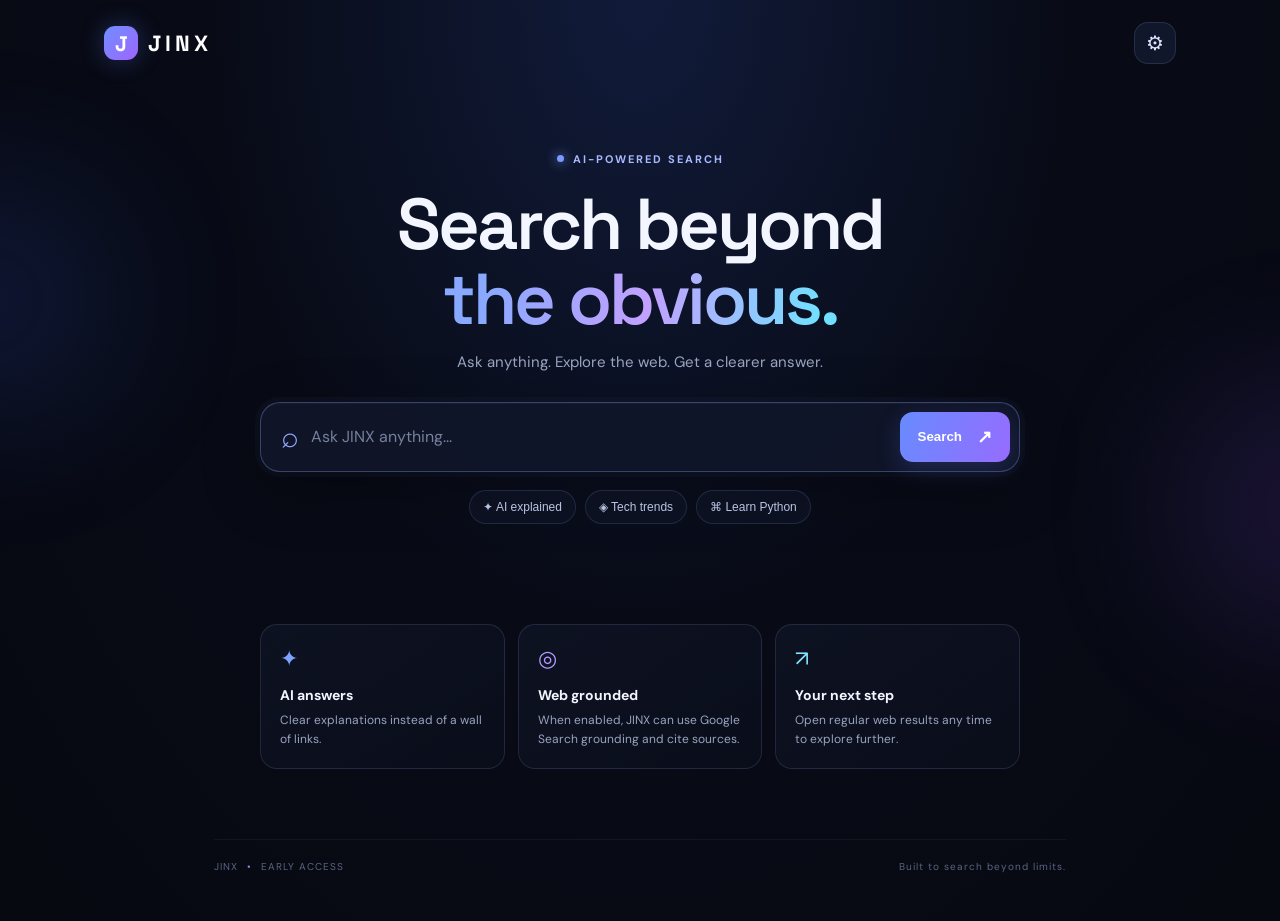
==== index.html @ 9c86a5d6 "Add files via upload" ====
<!doctype html>
<html lang="en">
<head>
  <meta charset="utf-8">
  <meta name="viewport" content="width=device-width,initial-scale=1,viewport-fit=cover">
  <meta name="theme-color" content="#080b16">
  <title>JINX — AI Search</title>
  <link rel="stylesheet" href="style.css">
</head>
<body>
  <div class="ambient ambient-a"></div><div class="ambient ambient-b"></div>
  <header class="topbar">
    <a class="brand" href="#" aria-label="JINX home"><span class="brand-mark">J</span><span>JINX</span></a>
    <button id="settingsOpen" class="icon-btn" aria-label="Open API settings" title="API settings">⚙</button>
  </header>

  <main class="shell">
    <section id="hero" class="hero">
      <div class="eyebrow"><span class="pulse"></span> AI-POWERED SEARCH</div>
      <h1>Search beyond<br><span>the obvious.</span></h1>
      <p class="subhead">Ask anything. Explore the web. Get a clearer answer.</p>
    </section>

    <form id="searchForm" class="searchbox">
      <span class="search-icon" aria-hidden="true">⌕</span>
      <input id="query" type="search" placeholder="Ask JINX anything..." autocomplete="off" required>
      <button id="searchButton" type="submit"><span>Search</span><span class="arrow">↗</span></button>
    </form>
    <div class="quick-row">
      <button class="suggestion" data-query="Explain artificial intelligence in simple words">✦ AI explained</button>
      <button class="suggestion" data-query="What are the latest technology trends?">◈ Tech trends</button>
      <button class="suggestion" data-query="Give me a beginner roadmap to learn Python">⌘ Learn Python</button>
    </div>

    <section id="status" class="status" aria-live="polite"></section>
    <section id="answerArea" class="answer-area hidden">
      <div class="answer-head">
        <div class="answer-icon">✦</div>
        <div><div class="answer-label">JINX AI ANSWER</div><div id="answerMeta" class="answer-meta">Generated response</div></div>
        <button id="clearButton" class="text-btn" type="button">Clear</button>
      </div>
      <div id="answer" class="answer"></div>
      <div id="sourcesWrap" class="sources-wrap hidden">
        <div class="sources-title">WEB SOURCES</div>
        <div id="sources" class="sources"></div>
      </div>
      <div class="answer-actions">
        <button id="copyButton" class="secondary-btn" type="button">Copy answer</button>
        <button id="webButton" class="secondary-btn" type="button">Open more web results ↗</button>
      </div>
    </section>

    <section class="feature-grid">
      <article class="feature"><div class="feature-symbol blue">✦</div><h3>AI answers</h3><p>Clear explanations instead of a wall of links.</p></article>
      <article class="feature"><div class="feature-symbol violet">◎</div><h3>Web grounded</h3><p>When enabled, JINX can use Google Search grounding and cite sources.</p></article>
      <article class="feature"><div class="feature-symbol cyan">↗</div><h3>Your next step</h3><p>Open regular web results any time to explore further.</p></article>
    </section>
    <footer><span>JINX <span class="dot">•</span> EARLY ACCESS</span><span>Built to search beyond limits.</span></footer>
  </main>

  <div id="settingsModal" class="modal hidden" role="dialog" aria-modal="true" aria-labelledby="settingsTitle">
    <div class="modal-card">
      <button id="settingsClose" class="modal-close" aria-label="Close settings">×</button>
      <div class="eyebrow"><span class="pulse"></span> SETUP</div>
      <h2 id="settingsTitle">Connect JINX AI</h2>
      <p class="modal-copy">Add a Google Gemini API key to enable AI answers. For this phone-only prototype, the key stays in this browser tab's memory and is cleared when you reload or close the page.</p>
      <label for="apiKey">Gemini API key</label>
      <input id="apiKey" class="key-input" type="password" placeholder="Paste your API key" autocomplete="off">
      <div class="small-note">Get a key from Google AI Studio. Never put a private key in a public website or share it with anyone.</div>
      <label class="toggle-row"><input id="groundingToggle" type="checkbox" checked> Use Google Search grounding when available</label>
      <button id="saveSettings" class="primary-wide" type="button">Use key for this session</button>
      <button id="removeKey" class="remove-key" type="button">Forget key</button>
      <div id="settingsMessage" class="settings-message" aria-live="polite"></div>
    </div>
  </div>
  <script src="app.js"></script>
</body>
</html>
---- style.css ----
@import url('https://fonts.googleapis.com/css2?family=DM+Sans:wght@400;500;600;700&family=Space+Grotesk:wght@400;500;600;700&display=swap');
:root{color-scheme:dark;--bg:#080b16;--panel:rgba(18,24,44,.74);--line:rgba(151,170,230,.16);--muted:#99a4c0;--text:#f3f6ff;--blue:#6c8cff;--violet:#a47aff}
*{box-sizing:border-box}html{min-height:100%;background:var(--bg)}body{margin:0;min-height:100vh;background:radial-gradient(ellipse at 50% 0%,#111b3a 0%,#080b16 48%,#070911 100%);color:var(--text);font-family:'DM Sans',sans-serif;overflow-x:hidden}.ambient{position:fixed;z-index:0;pointer-events:none;filter:blur(80px);opacity:.16;border-radius:50%}.ambient-a{width:240px;height:240px;background:#4268ff;top:20%;left:-130px}.ambient-b{width:260px;height:260px;background:#8b4dff;top:42%;right:-160px}.topbar{position:relative;z-index:1;max-width:1120px;margin:auto;padding:22px 24px;display:flex;align-items:center;justify-content:space-between}.brand{display:flex;gap:10px;align-items:center;color:#fff;text-decoration:none;font:700 22px 'Space Grotesk',sans-serif;letter-spacing:4px}.brand-mark{display:grid;place-items:center;width:34px;height:34px;border-radius:11px;background:linear-gradient(135deg,#6f8fff,#9e65ff);box-shadow:0 0 24px #617cff50;color:white;font-size:21px;letter-spacing:0}.icon-btn{width:42px;height:42px;border:1px solid var(--line);border-radius:14px;color:#dbe3ff;background:#11172a;font-size:20px;cursor:pointer}.shell{position:relative;z-index:1;max-width:900px;margin:0 auto;padding:60px 24px 28px}.hero{text-align:center;margin-bottom:30px}.eyebrow{display:inline-flex;align-items:center;gap:9px;color:#a9b9ff;font-size:11px;font-weight:700;letter-spacing:2px}.pulse{width:7px;height:7px;border-radius:50%;background:#7b9aff;box-shadow:0 0 12px #7b9aff;display:inline-block}h1{font:600 clamp(42px,8vw,72px)/1.04 'Space Grotesk',sans-serif;letter-spacing:-3px;margin:20px 0 15px}h1 span{background:linear-gradient(95deg,#88a9ff 10%,#c2a1ff 52%,#71e0ff 95%);-webkit-background-clip:text;background-clip:text;color:transparent}.subhead{margin:0;color:var(--muted);font-size:15px}.searchbox{display:flex;align-items:center;gap:12px;max-width:760px;margin:0 auto;padding:9px 9px 9px 20px;border:1px solid rgba(143,164,255,.32);border-radius:20px;background:rgba(17,23,43,.86);box-shadow:0 0 0 5px #7d91ff08,0 18px 60px #0005,inset 0 1px #ffffff09}.search-icon{font-size:30px;color:#92a8ff;line-height:1}.searchbox input{flex:1;min-width:0;background:transparent;border:0;outline:0;color:#fff;font:16px 'DM Sans',sans-serif;padding:13px 0}.searchbox input::placeholder{color:#75809d}.searchbox button,.primary-wide{border:0;border-radius:13px;background:linear-gradient(110deg,#688bff,#966cff);color:white;font-weight:700;padding:14px 18px;display:flex;align-items:center;gap:15px;cursor:pointer;box-shadow:0 7px 24px #657fff35}.arrow{font-size:18px}.quick-row{display:flex;justify-content:center;gap:9px;flex-wrap:wrap;margin:18px auto 26px}.suggestion,.secondary-btn{border:1px solid var(--line);border-radius:999px;padding:9px 13px;color:#b8c4e3;background:#11172a80;font-size:12px;cursor:pointer}.suggestion:hover,.secondary-btn:hover,.icon-btn:hover{border-color:#8297ff88;color:#fff}.status{max-width:760px;margin:10px auto;color:#aab6d5;font-size:13px;text-align:center;min-height:18px}.answer-area{max-width:760px;margin:18px auto 32px;padding:23px;border:1px solid rgba(137,158,245,.21);border-radius:22px;background:linear-gradient(145deg,rgba(20,27,49,.92),rgba(12,16,31,.91));box-shadow:0 20px 60px #0003}.hidden{display:none!important}.answer-head{display:flex;align-items:center;gap:12px;border-bottom:1px solid var(--line);padding-bottom:17px}.answer-icon{display:grid;place-items:center;width:37px;height:37px;border-radius:12px;background:linear-gradient(135deg,#678aff,#9b68ff);font-size:18px}.answer-label{font-size:11px;letter-spacing:1.7px;font-weight:700;color:#b6c4ff}.answer-meta{font-size:11px;color:#8490ae;margin-top:4px}.text-btn{margin-left:auto;background:none;border:0;color:#a7b5d9;cursor:pointer}.answer{white-space:pre-wrap;line-height:1.75;font-size:15px;color:#e1e7f8;padding:18px 0;overflow-wrap:anywhere}.answer a{color:#9bb6ff}.sources-wrap{border-top:1px solid var(--line);padding-top:17px}.sources-title{font-size:10px;letter-spacing:1.7px;color:#9eacd1;font-weight:700;margin-bottom:10px}.sources{display:grid;gap:9px}.source{display:block;text-decoration:none;color:#dce5ff;background:#ffffff06;border:1px solid #ffffff0d;border-radius:12px;padding:12px}.source strong{font-size:13px;display:block;margin-bottom:4px}.source span{font-size:11px;color:#8f9dbc;overflow-wrap:anywhere}.answer-actions{display:flex;gap:9px;flex-wrap:wrap;margin-top:18px}.feature-grid{display:grid;grid-template-columns:repeat(3,1fr);gap:13px;margin:56px auto 70px;max-width:760px}.feature{padding:19px;border:1px solid var(--line);border-radius:17px;background:linear-gradient(145deg,#11172a9c,#0d112080)}.feature-symbol{font-size:22px;margin-bottom:13px}.blue{color:#7ea3ff}.violet{color:#b19aff}.cyan{color:#7fe5ff}.feature h3{font-size:14px;margin:0 0 7px}.feature p{font-size:12px;line-height:1.6;color:var(--muted);margin:0}footer{display:flex;justify-content:space-between;gap:15px;color:#596580;font-size:10px;letter-spacing:1px;padding:20px 0;border-top:1px solid #ffffff0c}.dot{color:#7f91ff;margin:0 5px}.modal{position:fixed;z-index:10;inset:0;background:#03050bd9;backdrop-filter:blur(12px);display:grid;place-items:center;padding:18px}.modal-card{position:relative;width:min(100%,470px);border:1px solid #8296ff30;border-radius:23px;background:#10162a;padding:27px;box-shadow:0 25px 100px #0008}.modal-close{position:absolute;right:17px;top:14px;border:0;background:none;color:#aab6d5;font-size:28px;cursor:pointer}.modal h2{font:600 27px 'Space Grotesk',sans-serif;margin:17px 0 10px}.modal-copy{font-size:13px;line-height:1.7;color:var(--muted);margin:0 0 20px}.modal label{display:block;font-size:12px;color:#d5def8;margin:14px 0 8px}.key-input{width:100%;border:1px solid #8296ff35;background:#080d1b;border-radius:12px;padding:13px;color:white;outline:none;font-size:14px}.key-input:focus{border-color:#8da3ff}.small-note{font-size:11px;line-height:1.6;color:#8490ae;margin-top:9px}.toggle-row{display:flex!important;align-items:center;gap:9px;line-height:1.4}.toggle-row input{accent-color:#8c7cff}.primary-wide{width:100%;justify-content:center;margin-top:17px}.remove-key{display:block;margin:13px auto 0;border:0;background:none;color:#aab6d5;font-size:12px;cursor:pointer}.settings-message{font-size:12px;color:#9be7ca;margin-top:10px;text-align:center}
@media(max-width:600px){.topbar{padding:17px 18px}.shell{padding:45px 17px 24px}.hero{margin-bottom:25px}h1{letter-spacing:-2px}.subhead{font-size:13px;max-width:300px;margin:auto;line-height:1.6}.searchbox{border-radius:17px;padding:7px 7px 7px 14px;gap:8px}.searchbox input{font-size:14px}.searchbox button{padding:13px 13px;gap:8px}.searchbox button span:first-child{font-size:12px}.quick-row{gap:7px}.suggestion{font-size:11px;padding:8px 10px}.feature-grid{grid-template-columns:1fr;gap:10px;margin:40px auto 48px}.feature{display:grid;grid-template-columns:32px 1fr;column-gap:9px;padding:15px}.feature-symbol{grid-row:span 2;margin:0}.feature h3{margin:1px 0 5px}.answer-area{padding:17px;border-radius:18px}.answer{font-size:14px}footer{font-size:9px;letter-spacing:.5px}.modal-card{padding:23px}}
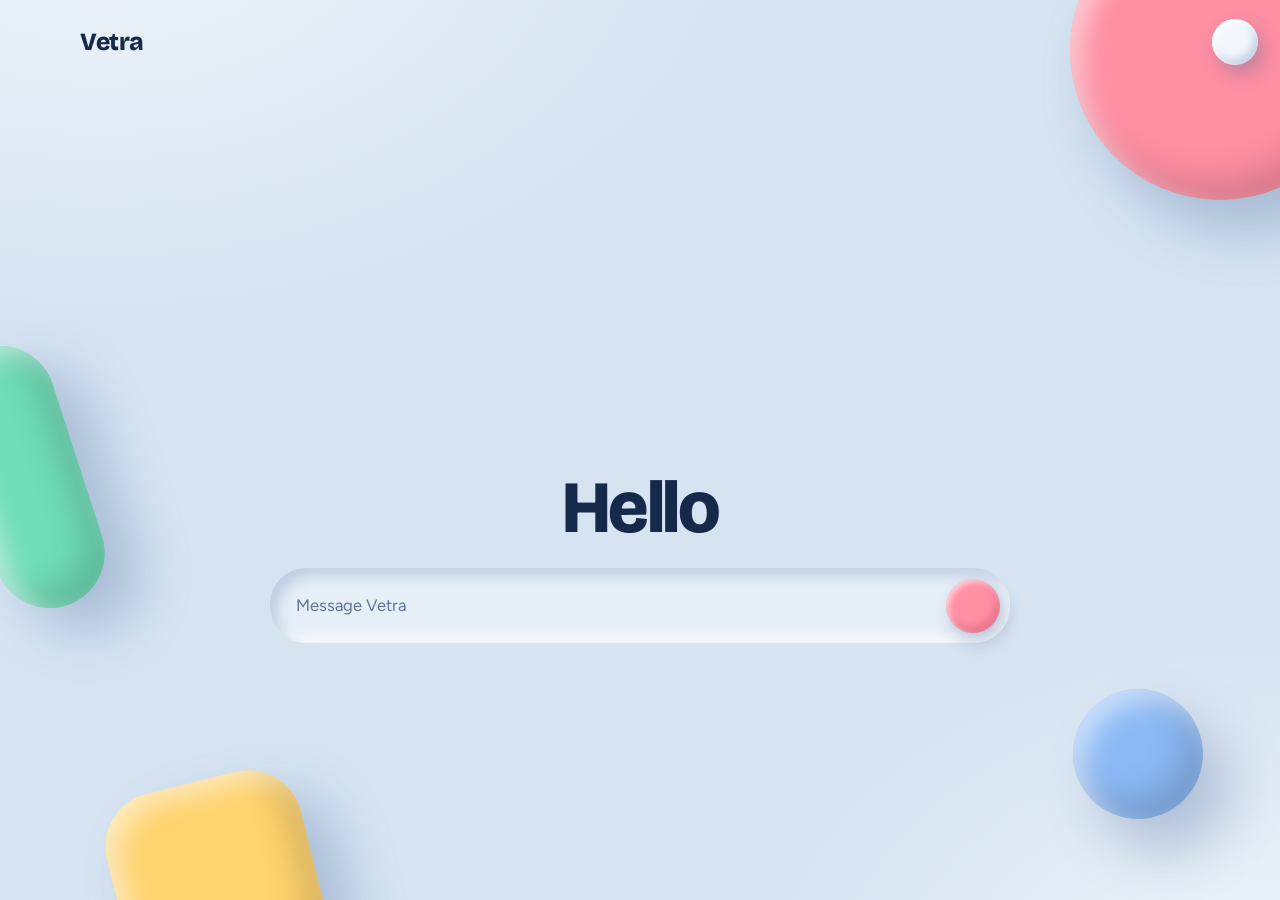
==== commit ef3f594b: "Add files via upload" ====
--- a/index.html
+++ b/index.html
@@ -1,78 +1,704 @@
-<!doctype html>
-<html lang="en">
+<!DOCTYPE html>
+<html lang="en" data-theme="light">
 <head>
-  <meta charset="utf-8">
-  <meta name="viewport" content="width=device-width,initial-scale=1,viewport-fit=cover">
-  <meta name="theme-color" content="#080b16">
-  <title>JINX — AI Search</title>
-  <link rel="stylesheet" href="style.css">
+<meta charset="utf-8">
+<meta name="viewport" content="width=device-width, initial-scale=1, viewport-fit=cover">
+<meta name="theme-color" content="#D6E4F2" id="themeColor">
+<title>Vetra AI</title>
+<link rel="preconnect" href="https://fonts.googleapis.com">
+<link rel="preconnect" href="https://fonts.gstatic.com" crossorigin>
+<link href="https://fonts.googleapis.com/css2?family=Bricolage+Grotesque:opsz,wght@12..96,500;12..96,700;12..96,800&family=Figtree:wght@400;500;600;700&display=swap" rel="stylesheet">
+<style>
+:root{
+  --bg:#D6E4F2; --surface:#E6EFF8; --surface-2:#F1F7FC;
+  --ink:#17294A; --ink-2:#4B5F82;
+  --coral:#FF8FA3; --butter:#FFD36E; --mint:#6FDDB8; --sky:#8CB9F5;
+  --hi:rgba(255,255,255,.9); --lo:rgba(92,124,168,.30); --drop:rgba(72,104,152,.32);
+  --glow:rgba(255,255,255,.6); --focus:#17294A;
+  --font-display:'Bricolage Grotesque','Trebuchet MS',system-ui,sans-serif;
+  --font-body:'Figtree',system-ui,-apple-system,'Segoe UI',Roboto,sans-serif;
+}
+[data-theme="dark"]{
+  --bg:#171D33; --surface:#212944; --surface-2:#2A3454;
+  --ink:#EEF3FF; --ink-2:#A3B3D9;
+  --hi:rgba(255,255,255,.08); --lo:rgba(0,0,0,.42); --drop:rgba(0,0,0,.5);
+  --glow:rgba(255,255,255,.05); --focus:#FFFFFF;
+}
+*{box-sizing:border-box}
+[hidden]{display:none!important}
+html,body{height:100%;margin:0}
+body{
+  font-family:var(--font-body);color:var(--ink);overflow:hidden;-webkit-font-smoothing:antialiased;
+  background:radial-gradient(1100px 700px at 8% -10%,var(--glow),transparent 60%),radial-gradient(900px 600px at 100% 110%,var(--glow),transparent 60%),var(--bg);
+}
+button,input,textarea{font:inherit;color:inherit}
+:focus-visible{outline:3px solid var(--focus);outline-offset:3px}
+h1,h2{font-family:var(--font-display);margin:0}
+
+/* ---------- clay primitives ---------- */
+.clay{
+  background:var(--surface);
+  box-shadow:inset 5px 5px 10px var(--hi),inset -7px -7px 14px var(--lo),12px 16px 32px var(--drop),-6px -6px 18px var(--hi);
+}
+.dent{background:var(--surface);box-shadow:inset 7px 7px 14px var(--lo),inset -6px -6px 12px var(--hi)}
+.btn{
+  --bh:var(--hi);--bl:var(--lo);
+  display:inline-flex;align-items:center;justify-content:center;border:0;border-radius:50%;cursor:pointer;
+  width:46px;height:46px;padding:0;flex:none;background:var(--surface-2);color:var(--ink);
+  box-shadow:inset 3px 3px 6px var(--bh),inset -4px -5px 9px var(--bl),6px 9px 18px var(--drop);
+  transition:transform .2s cubic-bezier(.34,1.56,.64,1),box-shadow .2s;
+}
+.btn:hover{transform:translateY(-2px)}
+.btn:active{transform:translateY(1px) scale(.94);box-shadow:inset 4px 4px 8px var(--bl),inset -3px -3px 6px var(--bh),2px 3px 6px var(--drop)}
+.btn.coral{--bh:rgba(255,255,255,.6);--bl:rgba(150,30,70,.25);background:var(--coral);color:#17294A}
+.btn.lg{width:54px;height:54px}
+.mini{
+  border:0;border-radius:50%;width:32px;height:32px;cursor:pointer;display:inline-grid;place-items:center;
+  background:var(--surface);color:var(--ink);
+  box-shadow:inset 2px 2px 4px var(--hi),inset -2px -2px 5px var(--lo),3px 4px 8px var(--drop);
+  transition:transform .18s cubic-bezier(.34,1.56,.64,1),box-shadow .18s;
+}
+.mini:hover{transform:translateY(-1px)}
+.mini:active{transform:scale(.92);box-shadow:inset 3px 3px 5px var(--lo),inset -2px -2px 4px var(--hi)}
+.mini.txt{width:auto;border-radius:999px;padding:0 12px;font-weight:600;font-size:.78rem}
+
+/* ---------- generative backdrop ---------- */
+.stage{position:fixed;inset:0;overflow:hidden;z-index:0;pointer-events:none;transition:opacity .8s}
+body.chatting .stage{opacity:.4}
+.shape{position:absolute;translate:calc(var(--px,0)*var(--d)*1px) calc(var(--py,0)*var(--d)*1px)}
+.shape i{
+  display:block;width:100%;height:100%;border-radius:inherit;background:var(--c);
+  box-shadow:inset 12px 12px 26px rgba(255,255,255,.55),inset -16px -18px 34px rgba(0,0,0,.16),26px 32px 54px var(--drop);
+  animation:drift var(--t) ease-in-out infinite alternate;
+}
+.s1{--c:var(--coral);--d:24;--t:17s;width:300px;height:300px;right:-90px;top:-100px;border-radius:50%}
+.s2{--c:var(--mint);--d:-18;--t:14s;width:110px;height:270px;left:-30px;top:38%;border-radius:55px;rotate:-18deg}
+.s3{--c:var(--butter);--d:16;--t:19s;width:200px;height:200px;left:9%;bottom:-80px;border-radius:54px;rotate:-14deg}
+.s4{--c:var(--sky);--d:-28;--t:12s;width:130px;height:130px;right:6%;bottom:9%;border-radius:50%}
+@keyframes drift{from{transform:translate(0,0) rotate(0) scale(1)}to{transform:translate(16px,-26px) rotate(7deg) scale(1.05)}}
+
+/* ---------- layout ---------- */
+.app{position:relative;z-index:1;height:100dvh;display:flex;flex-direction:column}
+.top{
+  display:flex;align-items:center;justify-content:space-between;gap:12px;
+  padding:max(16px,env(safe-area-inset-top)) max(22px,env(safe-area-inset-right)) 4px max(22px,env(safe-area-inset-left));
+}
+.brand{display:flex;align-items:center;gap:6px}
+.orb-mini{width:52px;height:52px;display:block}
+.wordmark{font-family:var(--font-display);font-weight:800;font-size:1.55rem;letter-spacing:-.02em}
+.tools{display:flex;align-items:center;gap:12px}
+.pill{
+  display:inline-flex;align-items:center;gap:9px;padding:9px 16px;border-radius:999px;font-weight:700;font-size:.84rem;color:#17294A;
+  background:var(--surface-2);white-space:nowrap;
+  box-shadow:inset 3px 3px 6px rgba(255,255,255,.55),inset -4px -4px 8px rgba(0,0,0,.12),5px 7px 14px var(--drop);
+  transition:background .3s;
+}
+.pill .pdot{width:11px;height:11px;border-radius:50%;background:#17294A;opacity:.55}
+.pill[data-s="thinking"],.pill[data-s="streaming"]{background:var(--butter)}
+.pill[data-s="thinking"] .pdot,.pill[data-s="streaming"] .pdot{opacity:1;animation:ping 1s ease-in-out infinite}
+.pill[data-s="done"]{background:var(--mint);animation:pop .55s cubic-bezier(.34,1.56,.64,1)}
+.pill[data-s="done"] .pdot{opacity:1}
+.pill[data-s="cut"],.pill[data-s="incomplete"],.pill[data-s="blocked"],.pill[data-s="error"]{background:var(--coral)}
+.pill[data-s="stopped"]{background:var(--sky)}
+@keyframes ping{0%,100%{transform:scale(.7)}50%{transform:scale(1.25)}}
+@keyframes pop{0%{transform:scale(.85)}100%{transform:scale(1)}}
+
+.main{flex:1;min-height:0;display:flex;flex-direction:column}
+.scroll{flex:1;overflow:auto;padding:14px clamp(16px,4vw,44px) 10px;min-height:0;
+  -webkit-mask-image:linear-gradient(to bottom,transparent 0,#000 18px,#000 calc(100% - 18px),transparent);
+  mask-image:linear-gradient(to bottom,transparent 0,#000 18px,#000 calc(100% - 18px),transparent)}
+.thread{max-width:780px;margin:0 auto;display:flex;flex-direction:column;gap:24px;padding-bottom:12px}
+
+/* empty state: Hello + message box, centred together */
+.main.is-empty{justify-content:center;padding-bottom:9vh}
+.main.is-empty .scroll{flex:none;overflow:visible;padding:0 16px;-webkit-mask-image:none;mask-image:none}
+.empty{display:flex;flex-direction:column;align-items:center;text-align:center;gap:6px}
+.orb-big{width:min(240px,56vw);aspect-ratio:1;display:block}
+.empty h1{font-size:clamp(2.8rem,8vw,4.6rem);font-weight:800;letter-spacing:-.035em;line-height:1}
+.empty{animation:rise .9s cubic-bezier(.34,1.56,.64,1) backwards}
+@keyframes rise{from{opacity:0;transform:scale(.92) translateY(16px)}to{opacity:1;transform:none}}
+
+/* messages */
+.msg{display:flex;gap:14px;align-items:flex-start}
+.msg.user{justify-content:flex-end}
+.avatar{
+  flex:none;width:38px;height:38px;border-radius:50%;margin-top:4px;
+  background:radial-gradient(circle at 32% 28%,#FFE0E5,#FF8FA3 55%,#EE6A87);
+  box-shadow:inset 3px 3px 6px rgba(255,255,255,.65),inset -4px -5px 8px rgba(150,30,70,.3),5px 7px 14px var(--drop);
+}
+.msg.streaming .avatar{animation:wob 1.1s ease-in-out infinite}
+@keyframes wob{50%{transform:scale(1.12,.9)}}
+.bubble{border-radius:28px 28px 28px 10px;padding:16px 22px;max-width:min(100%,720px);min-width:0;background:var(--surface-2)}
+.ubub{background:var(--butter);color:#17294A;border-radius:28px 28px 10px 28px;box-shadow:inset 4px 4px 9px rgba(255,255,255,.6),inset -6px -6px 12px rgba(150,100,0,.2),10px 14px 26px var(--drop)}
+.ubub .content{white-space:pre-wrap;overflow-wrap:anywhere;line-height:1.55}
+.content{line-height:1.65;font-size:1.02rem;overflow-wrap:anywhere}
+.model .content{min-height:1.6em}
+.err{margin-top:10px;padding:12px 16px;border-radius:18px;font-size:.92rem;line-height:1.5;background:var(--surface);box-shadow:inset 4px 4px 8px var(--lo),inset -4px -4px 8px var(--hi)}
+.mfoot{margin-top:14px;display:flex;align-items:center;gap:10px;flex-wrap:wrap}
+.chip{
+  display:inline-flex;align-items:center;gap:8px;padding:6px 13px;border-radius:999px;font-weight:700;font-size:.78rem;color:#17294A;
+  box-shadow:inset 2px 2px 4px rgba(255,255,255,.6),inset -3px -3px 6px rgba(0,0,0,.12);
+}
+.chip svg{width:14px;height:14px}
+.chip.generating{background:var(--butter)}
+.chip.complete{background:var(--mint);animation:pop .55s cubic-bezier(.34,1.56,.64,1)}
+.chip.cut,.chip.error{background:var(--coral)}
+.chip.stopped{background:var(--sky)}
+.meta{color:var(--ink-2);font-size:.8rem;font-weight:500}
+.acts{margin-left:auto;display:flex;gap:8px}
+.dots b,.typing b{display:inline-block;width:7px;height:7px;border-radius:50%;background:currentColor;margin:0 1.5px;animation:hop 1s ease-in-out infinite}
+.dots b:nth-child(2),.typing b:nth-child(2){animation-delay:.15s}
+.dots b:nth-child(3),.typing b:nth-child(3){animation-delay:.3s}
+.typing{padding:8px 0}
+.typing b{width:10px;height:10px;margin:0 3px;background:var(--coral);box-shadow:inset 2px 2px 3px rgba(255,255,255,.6),inset -2px -2px 3px rgba(150,30,70,.3)}
+@keyframes hop{0%,60%,100%{transform:translateY(0)}30%{transform:translateY(-6px)}}
+
+.streaming .content>p:last-child::after,
+.streaming .content>h3:last-child::after,.streaming .content>h4:last-child::after,.streaming .content>h5:last-child::after,
+.streaming .content>.list>.li:last-child>span:last-child::after{
+  content:'';display:inline-block;width:.5em;height:1.05em;margin-left:.25em;border-radius:6px;background:var(--coral);vertical-align:-.16em;animation:caret 1s steps(2) infinite;
+}
+@keyframes caret{50%{opacity:0}}
+
+/* markdown */
+.md>*:first-child{margin-top:0}
+.md p{margin:0 0 .8em}
+.md h3,.md h4,.md h5,.md h6{margin:1.1em 0 .45em;line-height:1.2;letter-spacing:-.01em;font-family:var(--font-display)}
+.md h3{font-size:1.3rem}.md h4{font-size:1.15rem}.md h5,.md h6{font-size:1.02rem}
+.md a{color:inherit;font-weight:600;text-decoration-thickness:2px;text-underline-offset:3px;text-decoration-color:var(--coral)}
+.md code{font-family:ui-monospace,SFMono-Regular,Menlo,Consolas,monospace;font-size:.88em;padding:.12em .45em;border-radius:9px;background:var(--surface);box-shadow:inset 2px 2px 4px var(--lo),inset -2px -2px 4px var(--hi)}
+.md hr{border:0;height:6px;border-radius:6px;margin:1.2em 0;background:var(--surface);box-shadow:inset 2px 2px 3px var(--lo),inset -2px -2px 3px var(--hi)}
+.md blockquote{margin:.8em 0;padding:.6em 1em;border-radius:18px;background:var(--surface);box-shadow:inset 4px 4px 8px var(--lo),inset -4px -4px 8px var(--hi)}
+.md blockquote>*:last-child{margin-bottom:0}
+.list{margin:0 0 .8em}
+.li{display:flex;gap:.7em;margin:.28em 0;padding-left:calc(var(--lv,0)*1.4em)}
+.li .mk{flex:none;min-width:1.2em;text-align:right;font-weight:700;color:var(--ink-2)}
+.li .mk.bul{width:.62em;height:.62em;min-width:0;margin-top:.62em;border-radius:50%;background:var(--coral);box-shadow:inset 1px 1px 2px rgba(255,255,255,.7),inset -1px -1px 2px rgba(150,30,70,.3)}
+.tablewrap{overflow-x:auto;margin:.8em 0;border-radius:18px;box-shadow:inset 4px 4px 8px var(--lo),inset -4px -4px 8px var(--hi)}
+.md table{border-collapse:collapse;width:100%;font-size:.93rem}
+.md th,.md td{padding:10px 14px;text-align:left;border-bottom:2px solid var(--surface)}
+.md th{font-weight:700;background:var(--surface)}
+.codeblock{margin:.9em 0;border-radius:22px;overflow:hidden;background:#1B2540;color:#E8EEFF;
+  box-shadow:inset 3px 3px 8px rgba(255,255,255,.07),inset -4px -4px 10px rgba(0,0,0,.35),8px 10px 20px var(--drop)}
+.cbar{display:flex;align-items:center;justify-content:space-between;padding:10px 14px 8px 18px;font-size:.78rem;font-weight:600;color:#9FB0D6}
+.codeblock .mini{background:#2A3658;color:#E8EEFF;box-shadow:inset 2px 2px 4px rgba(255,255,255,.1),inset -2px -2px 4px rgba(0,0,0,.35),3px 4px 8px rgba(0,0,0,.3)}
+.codeblock pre{margin:0;padding:4px 18px 18px;overflow-x:auto}
+.codeblock code{display:block;background:none;box-shadow:none;padding:0;font-size:.86rem;line-height:1.6;color:inherit;white-space:pre}
+
+/* composer */
+.composer{padding:8px clamp(16px,4vw,44px) max(22px,env(safe-area-inset-bottom))}
+.main.is-empty .composer{padding-top:22px}
+.inputrow{max-width:740px;margin:0 auto;display:flex;align-items:flex-end;gap:12px;padding:10px 10px 10px 26px;border-radius:36px}
+.inputrow textarea{flex:1;border:0;background:none;resize:none;outline:0;padding:15px 0;max-height:190px;line-height:1.5;font-size:1.04rem}
+.inputrow textarea::placeholder{color:var(--ink-2);opacity:.85}
+.inputrow:focus-within{outline:3px solid var(--focus);outline-offset:3px}
+.send.busy{--bh:rgba(255,255,255,.6);--bl:rgba(150,100,0,.22);background:var(--butter)}
+
+/* toast */
+.toast{position:fixed;left:50%;bottom:max(28px,env(safe-area-inset-bottom));z-index:60;transform:translate(-50%,30px) scale(.9);opacity:0;pointer-events:none;
+  padding:12px 20px;border-radius:999px;font-weight:600;font-size:.9rem;transition:transform .35s cubic-bezier(.34,1.56,.64,1),opacity .2s}
+.toast.on{transform:translate(-50%,0) scale(1);opacity:1}
+
+@media (max-width:560px){
+  .top{padding-left:max(14px,env(safe-area-inset-left));padding-right:max(14px,env(safe-area-inset-right))}
+  .avatar{display:none}
+  .bubble{padding:14px 16px}
+  .pill{padding:8px 12px;font-size:.78rem}
+  .tools{gap:8px}
+  .btn{width:42px;height:42px}
+  .inputrow{padding-left:20px}
+}
+@media (prefers-reduced-motion:reduce){
+  *,*::before,*::after{animation-duration:.001ms!important;animation-iteration-count:1!important;transition-duration:.001ms!important}
+}
+</style>
 </head>
 <body>
-  <div class="ambient ambient-a"></div><div class="ambient ambient-b"></div>
-  <header class="topbar">
-    <a class="brand" href="#" aria-label="JINX home"><span class="brand-mark">J</span><span>JINX</span></a>
-    <button id="settingsOpen" class="icon-btn" aria-label="Open API settings" title="API settings">⚙</button>
+
+<div class="stage" aria-hidden="true" id="stage">
+  <div class="shape s1"><i></i></div>
+  <div class="shape s2"><i></i></div>
+  <div class="shape s3"><i></i></div>
+  <div class="shape s4"><i></i></div>
+</div>
+
+<div class="app">
+  <header class="top">
+    <div class="brand">
+      <canvas id="orbMini" class="orb-mini" role="img" aria-label="Vetra logo"></canvas>
+      <span class="wordmark">Vetra</span>
+    </div>
+    <div class="tools">
+      <div class="pill" id="pill" role="status" aria-live="polite" data-s="ready" hidden><i class="pdot"></i><span id="pillText">Ready</span></div>
+      <button class="btn" id="newChat" aria-label="New chat" title="New chat" hidden></button>
+      <button class="btn" id="themeBtn" aria-label="Switch theme"></button>
+    </div>
   </header>
 
-  <main class="shell">
-    <section id="hero" class="hero">
-      <div class="eyebrow"><span class="pulse"></span> AI-POWERED SEARCH</div>
-      <h1>Search beyond<br><span>the obvious.</span></h1>
-      <p class="subhead">Ask anything. Explore the web. Get a clearer answer.</p>
+  <main class="main is-empty" id="main">
+    <section class="scroll" id="scroller">
+      <div class="empty" id="empty">
+        <canvas id="orbBig" class="orb-big" aria-hidden="true"></canvas>
+        <h1>Hello</h1>
+      </div>
+      <div class="thread" id="thread" hidden></div>
     </section>
 
-    <form id="searchForm" class="searchbox">
-      <span class="search-icon" aria-hidden="true">⌕</span>
-      <input id="query" type="search" placeholder="Ask JINX anything..." autocomplete="off" required>
-      <button id="searchButton" type="submit"><span>Search</span><span class="arrow">↗</span></button>
-    </form>
-    <div class="quick-row">
-      <button class="suggestion" data-query="Explain artificial intelligence in simple words">✦ AI explained</button>
-      <button class="suggestion" data-query="What are the latest technology trends?">◈ Tech trends</button>
-      <button class="suggestion" data-query="Give me a beginner roadmap to learn Python">⌘ Learn Python</button>
+    <div class="composer">
+      <div class="inputrow dent">
+        <textarea id="input" rows="1" placeholder="Message Vetra" aria-label="Message to Vetra"></textarea>
+        <button class="btn coral lg send" id="send" aria-label="Send message"></button>
+      </div>
     </div>
-
-    <section id="status" class="status" aria-live="polite"></section>
-    <section id="answerArea" class="answer-area hidden">
-      <div class="answer-head">
-        <div class="answer-icon">✦</div>
-        <div><div class="answer-label">JINX AI ANSWER</div><div id="answerMeta" class="answer-meta">Generated response</div></div>
-        <button id="clearButton" class="text-btn" type="button">Clear</button>
-      </div>
-      <div id="answer" class="answer"></div>
-      <div id="sourcesWrap" class="sources-wrap hidden">
-        <div class="sources-title">WEB SOURCES</div>
-        <div id="sources" class="sources"></div>
-      </div>
-      <div class="answer-actions">
-        <button id="copyButton" class="secondary-btn" type="button">Copy answer</button>
-        <button id="webButton" class="secondary-btn" type="button">Open more web results ↗</button>
-      </div>
-    </section>
-
-    <section class="feature-grid">
-      <article class="feature"><div class="feature-symbol blue">✦</div><h3>AI answers</h3><p>Clear explanations instead of a wall of links.</p></article>
-      <article class="feature"><div class="feature-symbol violet">◎</div><h3>Web grounded</h3><p>When enabled, JINX can use Google Search grounding and cite sources.</p></article>
-      <article class="feature"><div class="feature-symbol cyan">↗</div><h3>Your next step</h3><p>Open regular web results any time to explore further.</p></article>
-    </section>
-    <footer><span>JINX <span class="dot">•</span> EARLY ACCESS</span><span>Built to search beyond limits.</span></footer>
   </main>
-
-  <div id="settingsModal" class="modal hidden" role="dialog" aria-modal="true" aria-labelledby="settingsTitle">
-    <div class="modal-card">
-      <button id="settingsClose" class="modal-close" aria-label="Close settings">×</button>
-      <div class="eyebrow"><span class="pulse"></span> SETUP</div>
-      <h2 id="settingsTitle">Connect JINX AI</h2>
-      <p class="modal-copy">Add a Google Gemini API key to enable AI answers. For this phone-only prototype, the key stays in this browser tab's memory and is cleared when you reload or close the page.</p>
-      <label for="apiKey">Gemini API key</label>
-      <input id="apiKey" class="key-input" type="password" placeholder="Paste your API key" autocomplete="off">
-      <div class="small-note">Get a key from Google AI Studio. Never put a private key in a public website or share it with anyone.</div>
-      <label class="toggle-row"><input id="groundingToggle" type="checkbox" checked> Use Google Search grounding when available</label>
-      <button id="saveSettings" class="primary-wide" type="button">Use key for this session</button>
-      <button id="removeKey" class="remove-key" type="button">Forget key</button>
-      <div id="settingsMessage" class="settings-message" aria-live="polite"></div>
-    </div>
-  </div>
-  <script src="app.js"></script>
+</div>
+
+<div class="toast clay" id="toast" role="status" aria-live="polite"></div>
+
+<script>
+/* =====================================================================
+   PASTE YOUR GEMINI API KEY BELOW (between the quotes).
+   Get one at https://aistudio.google.com/apikey
+   ===================================================================== */
+const GEMINI_API_KEY=AQ.Ab8RN6JIDXLELI9EMMwQGhL0GaOHfY0lXXlrphC5PVcqbvvRHw';
+const GEMINI_MODEL='gemini-2.5-flash';   // any Gemini model id
+const TEMPERATURE=0.8;                   // 0 = precise, 1.5 = very creative
+
+(()=>{
+'use strict';
+const $=(s,r=document)=>r.querySelector(s);
+
+/* ---------- icons ---------- */
+const I=(p,w=22)=>`<svg viewBox="0 0 24 24" width="${w}" height="${w}" fill="none" stroke="currentColor" stroke-width="2.3" stroke-linecap="round" stroke-linejoin="round" aria-hidden="true">${p}</svg>`;
+const ICONS={
+  send:I('<path d="M12 19V5"/><path d="M5 12l7-7 7 7"/>',24),
+  stop:`<svg viewBox="0 0 24 24" width="22" height="22" aria-hidden="true"><rect x="6" y="6" width="12" height="12" rx="3.5" fill="currentColor"/></svg>`,
+  copy:I('<rect x="9" y="9" width="11" height="11" rx="3"/><path d="M5 15V6a2 2 0 0 1 2-2h8"/>',15),
+  retry:I('<path d="M20 11a8 8 0 1 0-2.3 5.7"/><path d="M20 4v7h-7"/>',15),
+  next:I('<path d="M5 12h14"/><path d="M13 6l6 6-6 6"/>',15),
+  plus:I('<path d="M12 5v14"/><path d="M5 12h14"/>',22),
+  moon:I('<path d="M20 14.5A8 8 0 1 1 9.5 4a6.5 6.5 0 0 0 10.5 10.5z"/>'),
+  sun:I('<circle cx="12" cy="12" r="4"/><path d="M12 3v2M12 19v2M3 12h2M19 12h2M5.6 5.6l1.4 1.4M17 17l1.4 1.4M5.6 18.4L7 17M17 7l1.4-1.4"/>'),
+  check:I('<path d="M5 12.5l4.5 4.5L19 7.5"/>',14)
+};
+$('#newChat').innerHTML=ICONS.plus;
+
+/* ---------- storage (falls back to memory if blocked) ---------- */
+const store={
+  get(k,d){try{const v=localStorage.getItem('vetra.'+k);return v==null?d:JSON.parse(v)}catch(e){return d}},
+  set(k,v){try{localStorage.setItem('vetra.'+k,JSON.stringify(v))}catch(e){}}
+};
+
+/* ---------- config ---------- */
+const SYSTEM='You are Vetra, a calm, capable AI agent. Be accurate and direct, format answers with Markdown, and ask a short clarifying question only when the request cannot be answered without it.';
+const STAT={
+  thinking:{c:'generating',t:'Thinking'},
+  streaming:{c:'generating',t:'Generating'},
+  done:{c:'complete',t:'Complete'},
+  cut:{c:'cut',t:'Cut off at the length limit'},
+  incomplete:{c:'cut',t:'Ended without a finish signal'},
+  stopped:{c:'stopped',t:'Stopped'},
+  blocked:{c:'cut',t:'Ended early'},
+  error:{c:'error',t:'Failed'}
+};
+const PILL={thinking:'Thinking…',streaming:'Generating…',done:'Complete',cut:'Cut off',incomplete:'Ended early',stopped:'Stopped',blocked:'Ended early',error:'Failed'};
+
+/* ---------- state ---------- */
+const KEY=(GEMINI_API_KEY&&!/^PASTE_/.test(GEMINI_API_KEY))?GEMINI_API_KEY.trim():'';
+const S={theme:store.get('theme',matchMedia('(prefers-color-scheme: dark)').matches?'dark':'light'),busy:false,ctrl:null};
+let chat=store.get('chat',null);
+if(!chat||!Array.isArray(chat.messages))chat={messages:[]};
+chat.messages.forEach(m=>{if(m.status==='thinking'||m.status==='streaming')m.status='stopped';m.meta=m.meta||{}});
+const save=()=>store.set('chat',chat.messages.length?chat:null);
+
+/* ---------- text helpers ---------- */
+const esc=s=>s.replace(/[&<>"']/g,c=>({'&':'&amp;','<':'&lt;','>':'&gt;','"':'&quot;',"'":'&#39;'}[c]));
+function inline(s){
+  const codes=[];
+  s=s.replace(/`([^`\n]+)`/g,(_,c)=>{codes.push(c);return '\u0000'+(codes.length-1)+'\u0000'});
+  s=esc(s);
+  s=s.replace(/\[([^\]\n]+)\]\((https?:\/\/[^\s)]+)\)/g,'<a href="$2" target="_blank" rel="noopener noreferrer">$1</a>');
+  s=s.replace(/\*\*([^*\n]+)\*\*/g,'<strong>$1</strong>').replace(/(^|[^*])\*([^*\s][^*\n]*)\*/g,'$1<em>$2</em>').replace(/~~([^~\n]+)~~/g,'<del>$1</del>');
+  return s.replace(/\u0000(\d+)\u0000/g,(_,i)=>'<code>'+esc(codes[i])+'</code>');
+}
+function codeBlock(lang,code){
+  return `<div class="codeblock"><div class="cbar"><span>${esc(lang||'text')}</span><button type="button" class="mini txt" data-act="copycode">Copy</button></div><pre><code>${esc(code)}</code></pre></div>`;
+}
+function md(src){
+  const L=src.replace(/\r/g,'').split('\n'),out=[];let i=0;
+  const sep=l=>/^\s*\|?\s*:?-{2,}:?\s*(\|\s*:?-{2,}:?\s*)*\|?\s*$/.test(l)&&l.includes('-');
+  const cells=l=>l.trim().replace(/^\||\|$/g,'').split('|').map(c=>c.trim());
+  const listRe=/^(\s*)([-*+]|\d+[.)])\s+(.*)$/;
+  const starter=(l,n)=>/^\s*```/.test(l)||/^#{1,6}\s/.test(l)||listRe.test(l)||/^\s*>/.test(l)||(l.includes('|')&&n!==undefined&&sep(n));
+  while(i<L.length){
+    const l=L[i];let m;
+    if((m=l.match(/^\s*```\s*([\w+#.-]*)/))){
+      const buf=[];i++;
+      while(i<L.length&&!/^\s*```\s*$/.test(L[i])){buf.push(L[i]);i++}
+      i++;out.push(codeBlock(m[1],buf.join('\n')));continue;
+    }
+    if(!l.trim()){i++;continue}
+    if((m=l.match(/^(#{1,6})\s+(.*)$/))){const n=Math.min(m[1].length+2,6);out.push(`<h${n}>${inline(m[2])}</h${n}>`);i++;continue}
+    if(/^\s*([-*_])(\s*\1){2,}\s*$/.test(l)){out.push('<hr>');i++;continue}
+    if(/^\s*>/.test(l)){const b=[];while(i<L.length&&/^\s*>/.test(L[i])){b.push(L[i].replace(/^\s*>\s?/,''));i++}out.push('<blockquote>'+md(b.join('\n'))+'</blockquote>');continue}
+    if(listRe.test(l)){
+      const items=[];
+      while(i<L.length&&(m=L[i].match(listRe))){
+        const lv=Math.min(3,Math.floor(m[1].replace(/\t/g,'  ').length/2)),num=/\d/.test(m[2]);
+        items.push(`<div class="li" role="listitem" style="--lv:${lv}"><span class="mk${num?'':' bul'}" aria-hidden="true">${num?esc(m[2]):''}</span><span>${inline(m[3])}</span></div>`);
+        i++;
+      }
+      out.push('<div class="list" role="list">'+items.join('')+'</div>');continue;
+    }
+    if(l.includes('|')&&i+1<L.length&&sep(L[i+1])){
+      const head=cells(l);i+=2;const rows=[];
+      while(i<L.length&&L[i].includes('|')&&L[i].trim()){rows.push(cells(L[i]));i++}
+      out.push('<div class="tablewrap"><table><thead><tr>'+head.map(c=>`<th>${inline(c)}</th>`).join('')+'</tr></thead><tbody>'+rows.map(r=>'<tr>'+r.map(c=>`<td>${inline(c)}</td>`).join('')+'</tr>').join('')+'</tbody></table></div>');
+      continue;
+    }
+    const p=[];
+    while(i<L.length&&L[i].trim()&&!(p.length&&starter(L[i],L[i+1]))){p.push(L[i]);i++}
+    out.push('<p>'+p.map(inline).join('<br>')+'</p>');
+  }
+  return out.join('');
+}
+async function copyText(t){
+  try{await navigator.clipboard.writeText(t);return true}catch(e){
+    try{const ta=document.createElement('textarea');ta.value=t;ta.style.cssText='position:fixed;opacity:0';document.body.appendChild(ta);ta.select();const ok=document.execCommand('copy');ta.remove();return ok}catch(e2){return false}
+  }
+}
+let toastT;
+function toast(msg){const t=$('#toast');t.textContent=msg;t.classList.add('on');clearTimeout(toastT);toastT=setTimeout(()=>t.classList.remove('on'),2000)}
+
+/* ---------- the Vetra orb (generative canvas mascot) ---------- */
+const P={x:innerWidth/2,y:innerHeight/2,px:0,py:0,cx:0,cy:0};
+addEventListener('pointermove',e=>{P.x=e.clientX;P.y=e.clientY;P.px=(e.clientX/innerWidth-.5)*2;P.py=(e.clientY/innerHeight-.5)*2},{passive:true});
+const RM=matchMedia('(prefers-reduced-motion: reduce)').matches;
+const BALLS={mint:['#CDF8E8','#6FDDB8','#3DB48C'],butter:['#FFF1C4','#FFD36E','#E8A63A'],sky:['#D8E8FF','#8CB9F5','#5A8CD4']};
+class Orb{
+  constructor(canvas,{sats=true,scale=.26}={}){
+    this.c=canvas;this.ctx=canvas.getContext('2d');this.sats=sats;this.scale=scale;
+    this.mode='idle';this.amp=.05;this.spd=.7;this.orbSpd=.3;this.t=Math.random()*10;this.orbit=0;
+    this.pulse=0;this.bounce=0;this.happy=0;this.sad=0;this.blink=0;this.nextBlink=2;
+    this.look={x:0,y:0};this.resize();
+    new ResizeObserver(()=>this.resize()).observe(canvas);
+  }
+  resize(){const d=Math.min(devicePixelRatio||1,2),r=this.c.getBoundingClientRect();this.w=r.width;this.h=r.height;this.dpr=d;this.c.width=Math.max(1,Math.round(r.width*d));this.c.height=Math.max(1,Math.round(r.height*d))}
+  setMode(m){this.mode=m;if(m==='done'&&!RM)this.bounce=1}
+  kick(){this.pulse=1}
+  visible(){return !document.hidden&&this.c.offsetParent!==null&&this.w>0}
+  update(dt){
+    const T={idle:[.045,.7,.28],thinking:[.1,2.4,1.7],streaming:[.075,1.7,.9],done:[.04,.8,.3],error:[.02,.35,.08]}[this.mode]||[.045,.7,.28];
+    const k=1-Math.pow(.001,dt),f=RM?.15:1;
+    this.amp+=(T[0]*(RM?.3:1)-this.amp)*k;this.spd+=(T[1]*f-this.spd)*k;this.orbSpd+=(T[2]*f-this.orbSpd)*k;
+    this.t+=dt*this.spd;this.orbit+=dt*this.orbSpd;
+    this.pulse=Math.max(0,this.pulse-dt*3.5);this.bounce=Math.max(0,this.bounce-dt*1.15);
+    this.happy+=((this.mode==='done'?1:0)-this.happy)*k;
+    this.sad+=((this.mode==='error'?1:0)-this.sad)*k;
+    this.nextBlink-=dt;
+    if(this.nextBlink<0){this.blink=1;this.nextBlink=2.5+Math.random()*3}
+    this.blink=Math.max(0,this.blink-dt*7);
+    const r=this.c.getBoundingClientRect();
+    let tx=Math.max(-1,Math.min(1,(P.x-(r.left+r.width/2))/320)),ty=Math.max(-1,Math.min(1,(P.y-(r.top+r.height/2))/320));
+    if(this.mode==='thinking'){tx=.7+Math.sin(this.t*.6)*.2;ty=-.75}
+    if(this.mode==='error'){tx=0;ty=.8}
+    if(RM){tx=0;ty=0}
+    this.look.x+=(tx-this.look.x)*k;this.look.y+=(ty-this.look.y)*k;
+  }
+  ball(x,y,r,col){
+    const c=this.ctx,g=c.createRadialGradient(x-r*.35,y-r*.4,r*.1,x,y,r);
+    g.addColorStop(0,col[0]);g.addColorStop(.55,col[1]);g.addColorStop(1,col[2]);
+    c.fillStyle=g;c.beginPath();c.arc(x,y,r,0,7);c.fill();
+  }
+  draw(){
+    const c=this.ctx,{dpr,w,h,t}=this;
+    c.setTransform(dpr,0,0,dpr,0,0);c.clearRect(0,0,w,h);
+    const R=Math.min(w,h)*this.scale,cx=w/2,cy=h/2;
+    const dark=document.documentElement.dataset.theme==='dark';
+    const bo=Math.sin((1-this.bounce)*13)*this.bounce;
+    const lift=Math.max(0,bo)*R*.3,sx=1-bo*.07,sy=1+bo*.07;
+    const sc=1+.015*Math.sin(t*1.3)+.05*this.pulse;
+    const rr=R*1.05*(1-lift/R*.25);
+    c.save();c.translate(cx,cy+R*1.3);c.scale(1,.17);
+    const sg=c.createRadialGradient(0,0,0,0,0,rr),sh=dark?'rgba(0,0,0,':'rgba(60,90,140,';
+    sg.addColorStop(0,sh+'.4)');sg.addColorStop(1,sh+'0)');c.fillStyle=sg;c.beginPath();c.arc(0,0,rr,0,7);c.fill();c.restore();
+    const sats=[];
+    if(this.sats){
+      ['mint','butter','sky'].forEach((k,n)=>{const a=this.orbit+n*Math.PI*2/3,z=Math.sin(a);sats.push({x:cx+Math.cos(a)*R*1.62,y:cy+z*R*.36-R*.1-lift,z,r:R*.17*(.86+.14*z),k})});
+      sats.filter(s=>s.z<0).forEach(s=>this.ball(s.x,s.y,s.r,BALLS[s.k]));
+    }
+    c.save();c.translate(cx,cy-lift);c.scale(sx*sc,sy*sc);
+    const N=64,pts=[];
+    for(let i=0;i<N;i++){
+      const a=i/N*Math.PI*2,n=Math.sin(3*a+t)*.5+Math.sin(5*a-t*1.37)*.32+Math.sin(2*a+t*.63)*.4,r=R*(1+this.amp*n);
+      pts.push([Math.cos(a)*r,Math.sin(a)*r]);
+    }
+    c.beginPath();
+    for(let i=0;i<N;i++){
+      const p=pts[i],q=pts[(i+1)%N],mx=(p[0]+q[0])/2,my=(p[1]+q[1])/2;
+      if(i===0)c.moveTo(mx,my);
+      const nx=pts[(i+1)%N],nn=pts[(i+2)%N];c.quadraticCurveTo(nx[0],nx[1],(nx[0]+nn[0])/2,(nx[1]+nn[1])/2);
+    }
+    c.closePath();
+    let g=c.createRadialGradient(-R*.35,-R*.4,R*.1,0,0,R*1.2);
+    g.addColorStop(0,'#FFD6DD');g.addColorStop(.45,'#FF8FA3');g.addColorStop(1,'#EA6685');
+    c.fillStyle=g;c.fill();
+    c.save();c.clip();
+    g=c.createRadialGradient(-R*.3,-R*.35,R*.7,-R*.2,-R*.25,R*1.6);
+    g.addColorStop(0,'rgba(150,30,70,0)');g.addColorStop(1,'rgba(150,30,70,.4)');c.fillStyle=g;c.fillRect(-R*2,-R*2,R*4,R*4);
+    g=c.createRadialGradient(R*.55,R*.6,0,R*.55,R*.6,R*.7);
+    g.addColorStop(0,'rgba(255,255,255,.22)');g.addColorStop(1,'rgba(255,255,255,0)');c.fillStyle=g;c.fillRect(-R*2,-R*2,R*4,R*4);
+    c.restore();
+    c.save();c.translate(-R*.4,-R*.52);c.rotate(-.6);c.scale(1,.55);
+    g=c.createRadialGradient(0,0,0,0,0,R*.3);g.addColorStop(0,'rgba(255,255,255,.8)');g.addColorStop(1,'rgba(255,255,255,0)');
+    c.fillStyle=g;c.beginPath();c.arc(0,0,R*.3,0,7);c.fill();c.restore();
+    const lx=this.look.x*R*.1,ly=this.look.y*R*.08,ink='#17294A';
+    c.fillStyle='rgba(255,255,255,.3)';
+    [-1,1].forEach(s=>{c.beginPath();c.ellipse(s*R*.52+lx*.4,R*.2+ly*.4,R*.1,R*.06,0,0,7);c.fill()});
+    [-1,1].forEach(s=>{
+      const ex=s*R*.3+lx,ey=ly,rx=R*.085,ry=R*.12*(1-this.blink*.9)*(this.mode==='thinking'?.85:1)*(1-this.sad*.3);
+      if(this.happy>.02){
+        c.globalAlpha=this.happy;c.strokeStyle=ink;c.lineWidth=R*.06;c.lineCap='round';
+        c.beginPath();c.arc(ex,ey+R*.04,rx*1.15,Math.PI*1.1,Math.PI*1.9);c.stroke();
+      }
+      c.globalAlpha=1-this.happy;c.fillStyle=ink;c.beginPath();c.ellipse(ex,ey,rx,Math.max(ry,R*.012),0,0,7);c.fill();
+      if(this.blink<.3){c.fillStyle='#fff';c.beginPath();c.arc(ex+rx*.3,ey-ry*.35,rx*.32,0,7);c.fill()}
+      c.globalAlpha=1;
+    });
+    const talk=this.mode==='streaming'?.35+.65*Math.abs(Math.sin(t*3.2)):0,mx=lx*.7,my=R*.2+ly*.5;
+    c.fillStyle=ink;c.strokeStyle=ink;c.lineCap='round';
+    if(talk>.01){c.beginPath();c.ellipse(mx,my+R*.02,R*.075,R*.025+R*.055*talk,0,0,7);c.fill()}
+    else if(this.sad>.5){c.lineWidth=R*.045;c.beginPath();c.arc(mx,my+R*.1,R*.09,Math.PI*1.15,Math.PI*1.85);c.stroke()}
+    else{c.lineWidth=R*.045;c.beginPath();c.arc(mx,my-R*.03,R*.1*(1+this.happy*.45),Math.PI*.15,Math.PI*.85);c.stroke()}
+    c.restore();
+    sats.filter(s=>s.z>=0).forEach(s=>this.ball(s.x,s.y,s.r,BALLS[s.k]));
+  }
+}
+const orbs=[new Orb($('#orbBig'),{sats:true,scale:.26}),new Orb($('#orbMini'),{sats:false,scale:.34})];
+const setOrb=m=>orbs.forEach(o=>o.setMode(m));
+let last=performance.now();
+function frame(now){
+  const dt=Math.min(.05,(now-last)/1000);last=now;
+  for(const o of orbs){if(o.visible()){o.update(dt);o.draw()}}
+  if(!RM){
+    P.cx+=(P.px-P.cx)*.06;P.cy+=(P.py-P.cy)*.06;
+    const st=$('#stage');st.style.setProperty('--px',P.cx.toFixed(3));st.style.setProperty('--py',P.cy.toFixed(3));
+  }
+  requestAnimationFrame(frame);
+}
+requestAnimationFrame(frame);
+
+/* ---------- rendering ---------- */
+const th=$('#thread'),scroller=$('#scroller'),input=$('#input'),sendBtn=$('#send');
+let stick=true;
+scroller.addEventListener('scroll',()=>{stick=scroller.scrollHeight-scroller.scrollTop-scroller.clientHeight<90},{passive:true});
+const toBottom=force=>{if(force||stick)scroller.scrollTop=scroller.scrollHeight};
+
+function footHTML(m,last){
+  const st=STAT[m.status]||STAT.error,live=m.status==='thinking'||m.status==='streaming';
+  let h=`<span class="chip ${st.c}">${live?'<i class="dots"><b></b><b></b><b></b></i>':(m.status==='done'?ICONS.check:'')}${st.t}</span>`;
+  if(!live&&m.meta&&m.meta.ms)h+=`<span class="meta">${(m.meta.ms/1000).toFixed(1)} s${m.meta.tokens?`, ${m.meta.tokens} tokens`:''}</span>`;
+  let a='';
+  if(m.text&&!live)a+=`<button class="mini" type="button" data-act="copy" aria-label="Copy answer" title="Copy">${ICONS.copy}</button>`;
+  if(last&&!S.busy&&!live){
+    if(m.text&&['cut','incomplete','stopped'].includes(m.status))a+=`<button class="mini" type="button" data-act="continue" aria-label="Continue answer" title="Continue">${ICONS.next}</button>`;
+    a+=`<button class="mini" type="button" data-act="retry" aria-label="Try again" title="Try again">${ICONS.retry}</button>`;
+  }
+  return h+(a?`<div class="acts">${a}</div>`:'');
+}
+function patchMsg(el,m,force){
+  const live=m.status==='thinking'||m.status==='streaming';
+  el.classList.toggle('streaming',live);
+  const c=$('.content',el);
+  if(m.status==='thinking'&&!m.text)c.innerHTML='<div class="typing" role="img" aria-label="Vetra is thinking"><b></b><b></b><b></b></div>';
+  else c.innerHTML=m.text?md(m.text):'';
+  const er=$('.err',el),msg=m.meta&&m.meta.error;er.hidden=!msg;
+  if(msg)er.textContent=msg;
+  const isLast=chat.messages[chat.messages.length-1]===m,key=m.status+'|'+isLast+'|'+S.busy;
+  if(force||el.dataset.st!==key){el.dataset.st=key;$('.mfoot',el).innerHTML=footHTML(m,isLast)}
+}
+function msgEl(m,i){
+  const el=document.createElement('article');el.className='msg '+(m.role==='user'?'user':'model');el.dataset.i=i;
+  if(m.role==='user'){
+    el.innerHTML='<div class="bubble ubub"><div class="content"></div></div>';$('.content',el).textContent=m.text;
+  }else{
+    el.innerHTML='<div class="avatar" aria-hidden="true"></div><div class="bubble clay"><div class="content md"></div><div class="err" hidden></div><footer class="mfoot"></footer></div>';
+    patchMsg(el,m,true);
+  }
+  return el;
+}
+function layout(){
+  const has=chat.messages.length>0;
+  $('#main').classList.toggle('is-empty',!has);
+  document.body.classList.toggle('chatting',has);
+  $('#empty').hidden=has;th.hidden=!has;
+  $('#newChat').hidden=!has;$('#pill').hidden=!has;
+}
+function renderThread(){
+  layout();th.innerHTML='';
+  chat.messages.forEach((m,i)=>th.appendChild(msgEl(m,i)));
+  stick=true;toBottom(true);
+}
+function refreshStatus(){
+  const m=chat.messages[chat.messages.length-1],pill=$('#pill');
+  let s='ready',t='Ready';
+  if(m&&m.role==='model'&&STAT[m.status]){s=m.status;t=PILL[m.status]}
+  pill.dataset.s=s;$('#pillText').textContent=t;
+  document.title=(s==='thinking'||s==='streaming')?'Generating… Vetra AI':'Vetra AI';
+  if(S.busy)setOrb(s==='streaming'?'streaming':'thinking');
+  else if(orbs[0].mode!=='done')setOrb(s==='error'||s==='blocked'?'error':'idle');
+}
+function setBusy(b){
+  S.busy=b;sendBtn.classList.toggle('busy',b);
+  sendBtn.innerHTML=b?ICONS.stop:ICONS.send;
+  sendBtn.setAttribute('aria-label',b?'Stop generating':'Send message');
+  input.placeholder=b?'Vetra is answering…':'Message Vetra';
+}
+
+/* ---------- generation ---------- */
+function buildContents(){
+  const out=[];
+  chat.messages.forEach(m=>{
+    if(!m.text)return;
+    const role=m.role==='user'?'user':'model';
+    if(out.length&&out[out.length-1].role===role)out[out.length-1].parts[0].text+='\n\n'+m.text;
+    else out.push({role,parts:[{text:m.text}]});
+  });
+  while(out.length&&out[0].role!=='user')out.shift();
+  return out;
+}
+function friendlyError(status,apiMsg){
+  const raw=apiMsg||'';
+  if(status===400&&/api key/i.test(raw))return 'Google rejected the API key. Check GEMINI_API_KEY in the code.';
+  if(status===401||status===403)return 'This key cannot use that model, or it is not allowed to call the API. '+raw;
+  if(status===404)return 'That model was not found. Check GEMINI_MODEL in the code.';
+  if(status===429)return 'Rate limit reached. Wait a moment, then try again.';
+  if(status>=500)return 'Gemini is having trouble right now. Try again in a moment.';
+  return raw||('Request failed with status '+status+'.');
+}
+let rafPending=false;
+function scheduleUpdate(){
+  if(rafPending)return;rafPending=true;
+  requestAnimationFrame(()=>{
+    rafPending=false;
+    const el=th.lastElementChild,m=chat.messages[chat.messages.length-1];
+    if(el&&m&&m.role==='model'){patchMsg(el,m);toBottom()}
+  });
+}
+async function generate(){
+  const target=chat,reply={role:'model',text:'',status:'thinking',meta:{},t:Date.now()};
+  target.messages.push(reply);
+  setBusy(true);renderThread();refreshStatus();
+  const ctrl=new AbortController();S.ctrl=ctrl;const t0=performance.now();
+  let finish=null;
+  const body={systemInstruction:{parts:[{text:SYSTEM}]},contents:buildContents(),generationConfig:{temperature:TEMPERATURE}};
+  const url='https://generativelanguage.googleapis.com/v1beta/models/'+encodeURIComponent(GEMINI_MODEL.replace(/^models\//,''))+':streamGenerateContent?alt=sse';
+  const handle=raw=>{
+    const data=raw.split(/\r?\n/).filter(l=>l.startsWith('data:')).map(l=>l.slice(5).trimStart()).join('\n');
+    if(!data||data==='[DONE]')return;
+    let o;try{o=JSON.parse(data)}catch(e){return}
+    if(o.error)throw Object.assign(new Error(friendlyError(o.error.code,o.error.message)),{handled:true});
+    if(o.promptFeedback&&o.promptFeedback.blockReason){finish='BLOCKED';reply.meta.error='Gemini blocked this prompt ('+String(o.promptFeedback.blockReason).toLowerCase().replace(/_/g,' ')+').'}
+    const cand=o.candidates&&o.candidates[0];
+    if(cand){
+      const parts=(cand.content&&cand.content.parts)||[];
+      const txt=parts.filter(p=>p.text&&!p.thought).map(p=>p.text).join('');
+      if(txt){
+        if(reply.status==='thinking'){reply.status='streaming';if(chat===target)refreshStatus()}
+        reply.text+=txt;orbs.forEach(x=>x.kick());if(chat===target)scheduleUpdate();
+      }
+      if(cand.finishReason)finish=cand.finishReason;
+    }
+    if(o.usageMetadata&&o.usageMetadata.candidatesTokenCount)reply.meta.tokens=o.usageMetadata.candidatesTokenCount;
+  };
+  try{
+    const res=await fetch(url,{method:'POST',signal:ctrl.signal,headers:{'Content-Type':'application/json','x-goog-api-key':KEY},body:JSON.stringify(body)});
+    if(!res.ok){
+      let apiMsg='';try{const j=await res.json();apiMsg=(j.error&&j.error.message)||''}catch(e){}
+      throw Object.assign(new Error(friendlyError(res.status,apiMsg)),{handled:true});
+    }
+    const reader=res.body.getReader(),dec=new TextDecoder();let buf='';
+    for(;;){
+      const {value,done}=await reader.read();if(done)break;
+      buf+=dec.decode(value,{stream:true});
+      for(;;){const mm=buf.match(/\r?\n\r?\n/);if(!mm)break;const raw=buf.slice(0,mm.index);buf=buf.slice(mm.index+mm[0].length);handle(raw)}
+    }
+    if(buf.trim())handle(buf);
+    if(finish==='STOP')reply.status='done';
+    else if(finish==='MAX_TOKENS')reply.status='cut';
+    else if(finish==='BLOCKED')reply.status='blocked';
+    else if(finish&&finish!=='FINISH_REASON_UNSPECIFIED'){reply.status='blocked';reply.meta.error='Gemini ended this answer early ('+finish.toLowerCase().replace(/_/g,' ')+').'}
+    else if(!reply.text){reply.status='error';reply.meta.error='Gemini returned an empty answer. Try again.'}
+    else reply.status='incomplete';
+  }catch(e){
+    if(e.name==='AbortError')reply.status='stopped';
+    else{
+      reply.status='error';
+      reply.meta.error=e.handled?e.message:(e instanceof TypeError?'Could not reach Gemini. Check your connection and try again.':(e.message||'Something went wrong.'));
+    }
+  }
+  reply.meta.ms=performance.now()-t0;
+  S.ctrl=null;setBusy(false);save();
+  if(chat===target){
+    const el=th.lastElementChild;if(el)patchMsg(el,reply,true);
+    if(reply.status==='done'){
+      setOrb('done');refreshStatus();
+      setTimeout(()=>{if(!S.busy){setOrb('idle')}},2600);
+    }else{setOrb(reply.status==='error'||reply.status==='blocked'?'error':'idle');refreshStatus()}
+    toBottom();
+  }
+}
+function stopGen(){if(S.ctrl)S.ctrl.abort()}
+function send(text){
+  text=(text===undefined?input.value:text).trim();
+  if(!text||S.busy)return;
+  chat.messages.push({role:'user',text,t:Date.now(),meta:{}});
+  input.value='';autosize();stick=true;
+  if(!KEY){
+    chat.messages.push({role:'model',text:'',status:'error',meta:{error:'Add your Gemini API key to GEMINI_API_KEY at the top of the code, then reload this page.'},t:Date.now()});
+    save();renderThread();refreshStatus();return;
+  }
+  generate();
+}
+function retry(){
+  if(S.busy)return;
+  const m=chat.messages[chat.messages.length-1];
+  if(!m||m.role!=='model')return;
+  chat.messages.pop();
+  if(!chat.messages.length||chat.messages[chat.messages.length-1].role!=='user'){renderThread();refreshStatus();return}
+  generate();
+}
+function newChat(){
+  if(S.busy)stopGen();
+  chat={messages:[]};save();setOrb('idle');renderThread();refreshStatus();input.focus();
+}
+
+/* ---------- events ---------- */
+th.addEventListener('click',async e=>{
+  const b=e.target.closest('[data-act]');if(!b)return;
+  const act=b.dataset.act,art=b.closest('.msg'),m=art&&chat.messages[+art.dataset.i];
+  if(act==='copy'&&m)toast(await copyText(m.text)?'Copied':'Copy failed');
+  else if(act==='copycode')toast(await copyText(b.closest('.codeblock').querySelector('code').textContent)?'Copied':'Copy failed');
+  else if(act==='retry')retry();
+  else if(act==='continue')send('Continue');
+});
+sendBtn.addEventListener('click',()=>S.busy?stopGen():send());
+input.addEventListener('keydown',e=>{if(e.key==='Enter'&&!e.shiftKey&&!e.isComposing){e.preventDefault();if(!S.busy)send()}});
+function autosize(){input.style.height='auto';input.style.height=Math.min(input.scrollHeight,190)+'px'}
+input.addEventListener('input',autosize);
+$('#newChat').onclick=newChat;
+
+function applyTheme(){
+  document.documentElement.dataset.theme=S.theme;
+  $('#themeBtn').innerHTML=S.theme==='dark'?ICONS.sun:ICONS.moon;
+  $('#themeBtn').setAttribute('aria-label',S.theme==='dark'?'Switch to light theme':'Switch to dark theme');
+  $('#themeColor').content=S.theme==='dark'?'#171D33':'#D6E4F2';
+}
+$('#themeBtn').onclick=()=>{S.theme=S.theme==='dark'?'light':'dark';store.set('theme',S.theme);applyTheme()};
+
+/* ---------- boot ---------- */
+applyTheme();setBusy(false);renderThread();refreshStatus();
+})();
+</script>
 </body>
-</html>+</html>
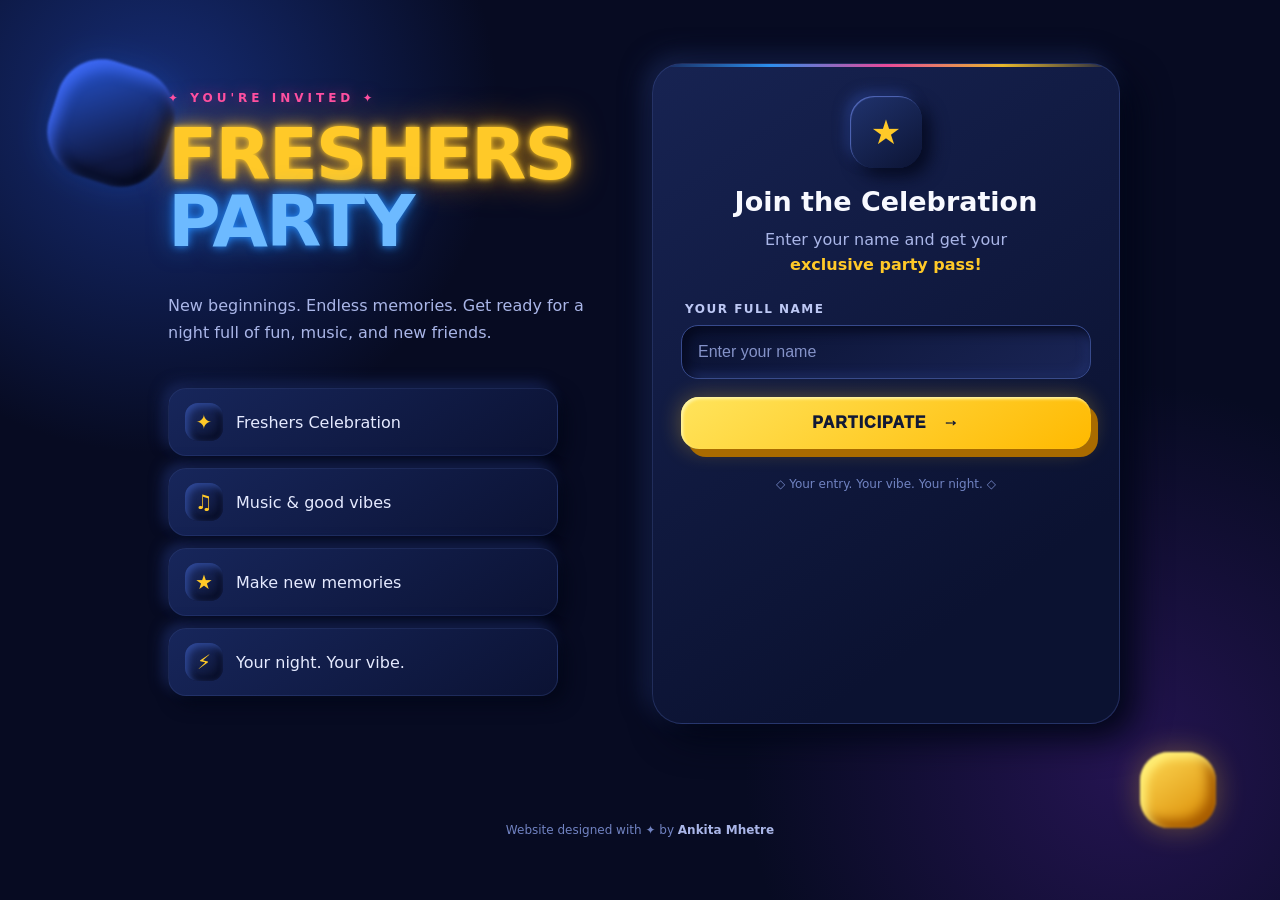
==== commit 88711ca7: "Add files via upload" ====
--- a/index.html
+++ b/index.html
@@ -1,704 +1,172 @@
 <!DOCTYPE html>
-<html lang="en" data-theme="light">
+<html lang="en">
 <head>
-<meta charset="utf-8">
-<meta name="viewport" content="width=device-width, initial-scale=1, viewport-fit=cover">
-<meta name="theme-color" content="#D6E4F2" id="themeColor">
-<title>Vetra AI</title>
-<link rel="preconnect" href="https://fonts.googleapis.com">
-<link rel="preconnect" href="https://fonts.gstatic.com" crossorigin>
-<link href="https://fonts.googleapis.com/css2?family=Bricolage+Grotesque:opsz,wght@12..96,500;12..96,700;12..96,800&family=Figtree:wght@400;500;600;700&display=swap" rel="stylesheet">
+<meta charset="UTF-8">
+<meta name="viewport" content="width=device-width, initial-scale=1.0">
+<title>Freshers Party | Neon Clay UI</title>
 <style>
 :root{
-  --bg:#D6E4F2; --surface:#E6EFF8; --surface-2:#F1F7FC;
-  --ink:#17294A; --ink-2:#4B5F82;
-  --coral:#FF8FA3; --butter:#FFD36E; --mint:#6FDDB8; --sky:#8CB9F5;
-  --hi:rgba(255,255,255,.9); --lo:rgba(92,124,168,.30); --drop:rgba(72,104,152,.32);
-  --glow:rgba(255,255,255,.6); --focus:#17294A;
-  --font-display:'Bricolage Grotesque','Trebuchet MS',system-ui,sans-serif;
-  --font-body:'Figtree',system-ui,-apple-system,'Segoe UI',Roboto,sans-serif;
-}
-[data-theme="dark"]{
-  --bg:#171D33; --surface:#212944; --surface-2:#2A3454;
-  --ink:#EEF3FF; --ink-2:#A3B3D9;
-  --hi:rgba(255,255,255,.08); --lo:rgba(0,0,0,.42); --drop:rgba(0,0,0,.5);
-  --glow:rgba(255,255,255,.05); --focus:#FFFFFF;
+  --bg:#070b22; --panel:#101943; --panel2:#151f50; --yellow:#ffc928;
+  --blue:#2e9bff; --pink:#ff4fa3; --text:#f8f9ff; --muted:#aab6e8;
 }
 *{box-sizing:border-box}
-[hidden]{display:none!important}
-html,body{height:100%;margin:0}
 body{
-  font-family:var(--font-body);color:var(--ink);overflow:hidden;-webkit-font-smoothing:antialiased;
-  background:radial-gradient(1100px 700px at 8% -10%,var(--glow),transparent 60%),radial-gradient(900px 600px at 100% 110%,var(--glow),transparent 60%),var(--bg);
+  margin:0; min-height:100vh; padding:24px; display:grid; place-items:center;
+  font-family:Inter, ui-sans-serif, system-ui, -apple-system, Segoe UI, sans-serif;
+  color:var(--text); overflow-x:hidden;
+  background:
+    radial-gradient(circle at 12% 12%,#162d76 0,transparent 25%),
+    radial-gradient(circle at 88% 85%,#241451 0,transparent 28%),var(--bg);
 }
-button,input,textarea{font:inherit;color:inherit}
-:focus-visible{outline:3px solid var(--focus);outline-offset:3px}
-h1,h2{font-family:var(--font-display);margin:0}
-
-/* ---------- clay primitives ---------- */
-.clay{
-  background:var(--surface);
-  box-shadow:inset 5px 5px 10px var(--hi),inset -7px -7px 14px var(--lo),12px 16px 32px var(--drop),-6px -6px 18px var(--hi);
+body:before,body:after{
+  content:""; position:fixed; width:120px;height:120px;border-radius:38%;
+  pointer-events:none; z-index:-1; filter:blur(1px);
+  background:linear-gradient(145deg,#285be0,#101943 72%);
+  box-shadow:inset 7px 7px 14px #3e69f5, inset -8px -8px 16px #05091a,0 0 32px #176dff33;
+  animation:float 7s ease-in-out infinite;
 }
-.dent{background:var(--surface);box-shadow:inset 7px 7px 14px var(--lo),inset -6px -6px 12px var(--hi)}
-.btn{
-  --bh:var(--hi);--bl:var(--lo);
-  display:inline-flex;align-items:center;justify-content:center;border:0;border-radius:50%;cursor:pointer;
-  width:46px;height:46px;padding:0;flex:none;background:var(--surface-2);color:var(--ink);
-  box-shadow:inset 3px 3px 6px var(--bh),inset -4px -5px 9px var(--bl),6px 9px 18px var(--drop);
-  transition:transform .2s cubic-bezier(.34,1.56,.64,1),box-shadow .2s;
-}
-.btn:hover{transform:translateY(-2px)}
-.btn:active{transform:translateY(1px) scale(.94);box-shadow:inset 4px 4px 8px var(--bl),inset -3px -3px 6px var(--bh),2px 3px 6px var(--drop)}
-.btn.coral{--bh:rgba(255,255,255,.6);--bl:rgba(150,30,70,.25);background:var(--coral);color:#17294A}
-.btn.lg{width:54px;height:54px}
-.mini{
-  border:0;border-radius:50%;width:32px;height:32px;cursor:pointer;display:inline-grid;place-items:center;
-  background:var(--surface);color:var(--ink);
-  box-shadow:inset 2px 2px 4px var(--hi),inset -2px -2px 5px var(--lo),3px 4px 8px var(--drop);
-  transition:transform .18s cubic-bezier(.34,1.56,.64,1),box-shadow .18s;
-}
-.mini:hover{transform:translateY(-1px)}
-.mini:active{transform:scale(.92);box-shadow:inset 3px 3px 5px var(--lo),inset -2px -2px 4px var(--hi)}
-.mini.txt{width:auto;border-radius:999px;padding:0 12px;font-weight:600;font-size:.78rem}
-
-/* ---------- generative backdrop ---------- */
-.stage{position:fixed;inset:0;overflow:hidden;z-index:0;pointer-events:none;transition:opacity .8s}
-body.chatting .stage{opacity:.4}
-.shape{position:absolute;translate:calc(var(--px,0)*var(--d)*1px) calc(var(--py,0)*var(--d)*1px)}
-.shape i{
-  display:block;width:100%;height:100%;border-radius:inherit;background:var(--c);
-  box-shadow:inset 12px 12px 26px rgba(255,255,255,.55),inset -16px -18px 34px rgba(0,0,0,.16),26px 32px 54px var(--drop);
-  animation:drift var(--t) ease-in-out infinite alternate;
-}
-.s1{--c:var(--coral);--d:24;--t:17s;width:300px;height:300px;right:-90px;top:-100px;border-radius:50%}
-.s2{--c:var(--mint);--d:-18;--t:14s;width:110px;height:270px;left:-30px;top:38%;border-radius:55px;rotate:-18deg}
-.s3{--c:var(--butter);--d:16;--t:19s;width:200px;height:200px;left:9%;bottom:-80px;border-radius:54px;rotate:-14deg}
-.s4{--c:var(--sky);--d:-28;--t:12s;width:130px;height:130px;right:6%;bottom:9%;border-radius:50%}
-@keyframes drift{from{transform:translate(0,0) rotate(0) scale(1)}to{transform:translate(16px,-26px) rotate(7deg) scale(1.05)}}
-
-/* ---------- layout ---------- */
-.app{position:relative;z-index:1;height:100dvh;display:flex;flex-direction:column}
-.top{
-  display:flex;align-items:center;justify-content:space-between;gap:12px;
-  padding:max(16px,env(safe-area-inset-top)) max(22px,env(safe-area-inset-right)) 4px max(22px,env(safe-area-inset-left));
-}
-.brand{display:flex;align-items:center;gap:6px}
-.orb-mini{width:52px;height:52px;display:block}
-.wordmark{font-family:var(--font-display);font-weight:800;font-size:1.55rem;letter-spacing:-.02em}
-.tools{display:flex;align-items:center;gap:12px}
-.pill{
-  display:inline-flex;align-items:center;gap:9px;padding:9px 16px;border-radius:999px;font-weight:700;font-size:.84rem;color:#17294A;
-  background:var(--surface-2);white-space:nowrap;
-  box-shadow:inset 3px 3px 6px rgba(255,255,255,.55),inset -4px -4px 8px rgba(0,0,0,.12),5px 7px 14px var(--drop);
-  transition:background .3s;
-}
-.pill .pdot{width:11px;height:11px;border-radius:50%;background:#17294A;opacity:.55}
-.pill[data-s="thinking"],.pill[data-s="streaming"]{background:var(--butter)}
-.pill[data-s="thinking"] .pdot,.pill[data-s="streaming"] .pdot{opacity:1;animation:ping 1s ease-in-out infinite}
-.pill[data-s="done"]{background:var(--mint);animation:pop .55s cubic-bezier(.34,1.56,.64,1)}
-.pill[data-s="done"] .pdot{opacity:1}
-.pill[data-s="cut"],.pill[data-s="incomplete"],.pill[data-s="blocked"],.pill[data-s="error"]{background:var(--coral)}
-.pill[data-s="stopped"]{background:var(--sky)}
-@keyframes ping{0%,100%{transform:scale(.7)}50%{transform:scale(1.25)}}
-@keyframes pop{0%{transform:scale(.85)}100%{transform:scale(1)}}
-
-.main{flex:1;min-height:0;display:flex;flex-direction:column}
-.scroll{flex:1;overflow:auto;padding:14px clamp(16px,4vw,44px) 10px;min-height:0;
-  -webkit-mask-image:linear-gradient(to bottom,transparent 0,#000 18px,#000 calc(100% - 18px),transparent);
-  mask-image:linear-gradient(to bottom,transparent 0,#000 18px,#000 calc(100% - 18px),transparent)}
-.thread{max-width:780px;margin:0 auto;display:flex;flex-direction:column;gap:24px;padding-bottom:12px}
-
-/* empty state: Hello + message box, centred together */
-.main.is-empty{justify-content:center;padding-bottom:9vh}
-.main.is-empty .scroll{flex:none;overflow:visible;padding:0 16px;-webkit-mask-image:none;mask-image:none}
-.empty{display:flex;flex-direction:column;align-items:center;text-align:center;gap:6px}
-.orb-big{width:min(240px,56vw);aspect-ratio:1;display:block}
-.empty h1{font-size:clamp(2.8rem,8vw,4.6rem);font-weight:800;letter-spacing:-.035em;line-height:1}
-.empty{animation:rise .9s cubic-bezier(.34,1.56,.64,1) backwards}
-@keyframes rise{from{opacity:0;transform:scale(.92) translateY(16px)}to{opacity:1;transform:none}}
-
-/* messages */
-.msg{display:flex;gap:14px;align-items:flex-start}
-.msg.user{justify-content:flex-end}
-.avatar{
-  flex:none;width:38px;height:38px;border-radius:50%;margin-top:4px;
-  background:radial-gradient(circle at 32% 28%,#FFE0E5,#FF8FA3 55%,#EE6A87);
-  box-shadow:inset 3px 3px 6px rgba(255,255,255,.65),inset -4px -5px 8px rgba(150,30,70,.3),5px 7px 14px var(--drop);
-}
-.msg.streaming .avatar{animation:wob 1.1s ease-in-out infinite}
-@keyframes wob{50%{transform:scale(1.12,.9)}}
-.bubble{border-radius:28px 28px 28px 10px;padding:16px 22px;max-width:min(100%,720px);min-width:0;background:var(--surface-2)}
-.ubub{background:var(--butter);color:#17294A;border-radius:28px 28px 10px 28px;box-shadow:inset 4px 4px 9px rgba(255,255,255,.6),inset -6px -6px 12px rgba(150,100,0,.2),10px 14px 26px var(--drop)}
-.ubub .content{white-space:pre-wrap;overflow-wrap:anywhere;line-height:1.55}
-.content{line-height:1.65;font-size:1.02rem;overflow-wrap:anywhere}
-.model .content{min-height:1.6em}
-.err{margin-top:10px;padding:12px 16px;border-radius:18px;font-size:.92rem;line-height:1.5;background:var(--surface);box-shadow:inset 4px 4px 8px var(--lo),inset -4px -4px 8px var(--hi)}
-.mfoot{margin-top:14px;display:flex;align-items:center;gap:10px;flex-wrap:wrap}
-.chip{
-  display:inline-flex;align-items:center;gap:8px;padding:6px 13px;border-radius:999px;font-weight:700;font-size:.78rem;color:#17294A;
-  box-shadow:inset 2px 2px 4px rgba(255,255,255,.6),inset -3px -3px 6px rgba(0,0,0,.12);
-}
-.chip svg{width:14px;height:14px}
-.chip.generating{background:var(--butter)}
-.chip.complete{background:var(--mint);animation:pop .55s cubic-bezier(.34,1.56,.64,1)}
-.chip.cut,.chip.error{background:var(--coral)}
-.chip.stopped{background:var(--sky)}
-.meta{color:var(--ink-2);font-size:.8rem;font-weight:500}
-.acts{margin-left:auto;display:flex;gap:8px}
-.dots b,.typing b{display:inline-block;width:7px;height:7px;border-radius:50%;background:currentColor;margin:0 1.5px;animation:hop 1s ease-in-out infinite}
-.dots b:nth-child(2),.typing b:nth-child(2){animation-delay:.15s}
-.dots b:nth-child(3),.typing b:nth-child(3){animation-delay:.3s}
-.typing{padding:8px 0}
-.typing b{width:10px;height:10px;margin:0 3px;background:var(--coral);box-shadow:inset 2px 2px 3px rgba(255,255,255,.6),inset -2px -2px 3px rgba(150,30,70,.3)}
-@keyframes hop{0%,60%,100%{transform:translateY(0)}30%{transform:translateY(-6px)}}
-
-.streaming .content>p:last-child::after,
-.streaming .content>h3:last-child::after,.streaming .content>h4:last-child::after,.streaming .content>h5:last-child::after,
-.streaming .content>.list>.li:last-child>span:last-child::after{
-  content:'';display:inline-block;width:.5em;height:1.05em;margin-left:.25em;border-radius:6px;background:var(--coral);vertical-align:-.16em;animation:caret 1s steps(2) infinite;
-}
-@keyframes caret{50%{opacity:0}}
-
-/* markdown */
-.md>*:first-child{margin-top:0}
-.md p{margin:0 0 .8em}
-.md h3,.md h4,.md h5,.md h6{margin:1.1em 0 .45em;line-height:1.2;letter-spacing:-.01em;font-family:var(--font-display)}
-.md h3{font-size:1.3rem}.md h4{font-size:1.15rem}.md h5,.md h6{font-size:1.02rem}
-.md a{color:inherit;font-weight:600;text-decoration-thickness:2px;text-underline-offset:3px;text-decoration-color:var(--coral)}
-.md code{font-family:ui-monospace,SFMono-Regular,Menlo,Consolas,monospace;font-size:.88em;padding:.12em .45em;border-radius:9px;background:var(--surface);box-shadow:inset 2px 2px 4px var(--lo),inset -2px -2px 4px var(--hi)}
-.md hr{border:0;height:6px;border-radius:6px;margin:1.2em 0;background:var(--surface);box-shadow:inset 2px 2px 3px var(--lo),inset -2px -2px 3px var(--hi)}
-.md blockquote{margin:.8em 0;padding:.6em 1em;border-radius:18px;background:var(--surface);box-shadow:inset 4px 4px 8px var(--lo),inset -4px -4px 8px var(--hi)}
-.md blockquote>*:last-child{margin-bottom:0}
-.list{margin:0 0 .8em}
-.li{display:flex;gap:.7em;margin:.28em 0;padding-left:calc(var(--lv,0)*1.4em)}
-.li .mk{flex:none;min-width:1.2em;text-align:right;font-weight:700;color:var(--ink-2)}
-.li .mk.bul{width:.62em;height:.62em;min-width:0;margin-top:.62em;border-radius:50%;background:var(--coral);box-shadow:inset 1px 1px 2px rgba(255,255,255,.7),inset -1px -1px 2px rgba(150,30,70,.3)}
-.tablewrap{overflow-x:auto;margin:.8em 0;border-radius:18px;box-shadow:inset 4px 4px 8px var(--lo),inset -4px -4px 8px var(--hi)}
-.md table{border-collapse:collapse;width:100%;font-size:.93rem}
-.md th,.md td{padding:10px 14px;text-align:left;border-bottom:2px solid var(--surface)}
-.md th{font-weight:700;background:var(--surface)}
-.codeblock{margin:.9em 0;border-radius:22px;overflow:hidden;background:#1B2540;color:#E8EEFF;
-  box-shadow:inset 3px 3px 8px rgba(255,255,255,.07),inset -4px -4px 10px rgba(0,0,0,.35),8px 10px 20px var(--drop)}
-.cbar{display:flex;align-items:center;justify-content:space-between;padding:10px 14px 8px 18px;font-size:.78rem;font-weight:600;color:#9FB0D6}
-.codeblock .mini{background:#2A3658;color:#E8EEFF;box-shadow:inset 2px 2px 4px rgba(255,255,255,.1),inset -2px -2px 4px rgba(0,0,0,.35),3px 4px 8px rgba(0,0,0,.3)}
-.codeblock pre{margin:0;padding:4px 18px 18px;overflow-x:auto}
-.codeblock code{display:block;background:none;box-shadow:none;padding:0;font-size:.86rem;line-height:1.6;color:inherit;white-space:pre}
-
-/* composer */
-.composer{padding:8px clamp(16px,4vw,44px) max(22px,env(safe-area-inset-bottom))}
-.main.is-empty .composer{padding-top:22px}
-.inputrow{max-width:740px;margin:0 auto;display:flex;align-items:flex-end;gap:12px;padding:10px 10px 10px 26px;border-radius:36px}
-.inputrow textarea{flex:1;border:0;background:none;resize:none;outline:0;padding:15px 0;max-height:190px;line-height:1.5;font-size:1.04rem}
-.inputrow textarea::placeholder{color:var(--ink-2);opacity:.85}
-.inputrow:focus-within{outline:3px solid var(--focus);outline-offset:3px}
-.send.busy{--bh:rgba(255,255,255,.6);--bl:rgba(150,100,0,.22);background:var(--butter)}
-
-/* toast */
-.toast{position:fixed;left:50%;bottom:max(28px,env(safe-area-inset-bottom));z-index:60;transform:translate(-50%,30px) scale(.9);opacity:0;pointer-events:none;
-  padding:12px 20px;border-radius:999px;font-weight:600;font-size:.9rem;transition:transform .35s cubic-bezier(.34,1.56,.64,1),opacity .2s}
-.toast.on{transform:translate(-50%,0) scale(1);opacity:1}
-
-@media (max-width:560px){
-  .top{padding-left:max(14px,env(safe-area-inset-left));padding-right:max(14px,env(safe-area-inset-right))}
-  .avatar{display:none}
-  .bubble{padding:14px 16px}
-  .pill{padding:8px 12px;font-size:.78rem}
-  .tools{gap:8px}
-  .btn{width:42px;height:42px}
-  .inputrow{padding-left:20px}
-}
-@media (prefers-reduced-motion:reduce){
-  *,*::before,*::after{animation-duration:.001ms!important;animation-iteration-count:1!important;transition-duration:.001ms!important}
-}
+body:before{top:7%;left:4%;transform:rotate(18deg)}
+body:after{bottom:8%;right:5%;width:76px;height:76px;background:linear-gradient(145deg,#ffdc58,#d88700);box-shadow:inset 6px 6px 10px #fff078,inset -8px -8px 12px #a55a00,0 0 30px #ffc92855;animation-delay:-3s}
+@keyframes float{0%,100%{translate:0 0;rotate:0deg}50%{translate:0 -15px;rotate:7deg}}
+.layout{width:min(100%,960px);display:grid;grid-template-columns:1fr 1fr;gap:24px;align-items:stretch}
+.hero{padding:28px 8px;display:flex;flex-direction:column;justify-content:center}
+.kicker{color:var(--pink);font-size:12px;font-weight:900;letter-spacing:4px;text-transform:uppercase;text-shadow:0 0 14px #ff4fa388}
+h1{font-size:clamp(42px,6vw,72px);line-height:.94;margin:16px 0 20px;letter-spacing:-2px;text-transform:uppercase}
+.neon-yellow{color:var(--yellow);text-shadow:0 0 5px #ffc928,0 0 14px #ffc92899,0 0 35px #ff9e00aa}
+.neon-blue{color:#6dbaff;text-shadow:0 0 8px #258cff,0 0 25px #258cff99}
+.lead{color:var(--muted);line-height:1.7;max-width:420px}
+.event-details{margin-top:26px;display:grid;gap:12px;max-width:390px}
+.detail{display:flex;align-items:center;gap:13px;padding:14px 16px;border-radius:18px;background:linear-gradient(145deg,#17265b,#0b1233);box-shadow:7px 7px 18px #030718,-5px -5px 14px #19275b;border:1px solid #34447d66;color:#e5eaff}
+.detail-icon{width:38px;height:38px;border-radius:13px;display:grid;place-items:center;font-size:20px;background:linear-gradient(145deg,#1d2e68,#0b1230);box-shadow:inset 3px 3px 7px #304a9a,inset -4px -4px 8px #080d26;color:var(--yellow)}
+.card{position:relative;padding:32px 28px;border-radius:30px;background:linear-gradient(145deg,#172352,#0b1231 78%);border:1px solid #43559a66;box-shadow:14px 14px 35px #020617,-7px -7px 24px #17234d;overflow:hidden}
+.card:before{content:"";position:absolute;inset:0 0 auto;height:3px;background:linear-gradient(90deg,transparent,var(--blue),var(--pink),var(--yellow),transparent);opacity:.9}
+.badge-star{margin:0 auto 18px;width:72px;height:72px;display:grid;place-items:center;border-radius:24px;font-size:34px;color:var(--yellow);background:linear-gradient(145deg,#20336e,#0c1434);box-shadow:8px 8px 17px #050a20,-5px -5px 12px #223575,inset 1px 1px 1px #5369bb}
+.card h2{text-align:center;font-size:27px;margin:0 0 10px}
+.center{text-align:center;color:var(--muted);line-height:1.6;margin:0 auto 24px;max-width:300px}
+.center strong{color:var(--yellow)}
+label{display:block;font-size:12px;letter-spacing:1.5px;text-transform:uppercase;color:#bdc8f4;font-weight:800;margin:0 0 9px 4px}
+input{width:100%;border:1px solid #374a8c;border-radius:17px;padding:17px 16px;background:linear-gradient(145deg,#0a1232,#1a2556);box-shadow:inset 5px 5px 12px #05091e,inset -4px -4px 10px #202f69;color:#fff;font-size:16px;outline:none}
+input::placeholder{color:#8492c8}
+input:focus{border-color:var(--blue);box-shadow:inset 4px 4px 10px #05091e,0 0 0 3px #2e9bff33,0 0 22px #2e9bff44}
+button{width:100%;margin-top:18px;padding:17px 20px;border:0;border-radius:18px;cursor:pointer;font-size:16px;font-weight:950;letter-spacing:1px;color:#111936;background:linear-gradient(145deg,#ffe45c,#ffb900);box-shadow:7px 8px 0 #a96b00,0 0 22px #ffc92855,inset 2px 2px 3px #fff5a5;transition:transform .18s,box-shadow .18s}
+button:hover{transform:translateY(-3px);box-shadow:7px 11px 0 #a96b00,0 0 30px #ffc92888,inset 2px 2px 3px #fff5a5}
+button:active{transform:translateY(3px);box-shadow:2px 3px 0 #a96b00}
+.footnote{text-align:center;color:#7183c2;font-size:12px;margin:28px 0 0}
+.result{display:none;margin-top:22px;padding:20px 16px;border-radius:22px;text-align:center;background:linear-gradient(145deg,#101a42,#0a102b);border:1px solid #ffcb3c66;box-shadow:inset 4px 4px 10px #05091c,inset -3px -3px 8px #1c2a5b}
+.result h3{font-size:23px;margin:0 0 8px;color:var(--yellow);text-shadow:0 0 14px #ffc92866}
+.result p{color:#dbe3ff;line-height:1.5}
+.invitation-image{display:block;width:100%;height:auto;border-radius:14px;box-shadow:0 0 24px #ff4fa355}
+#qrcode{display:flex;justify-content:center;margin:15px auto;padding:12px;background:#fff;border-radius:14px;width:max-content;max-width:100%;box-shadow:0 0 22px #ffc92855}
+#qrcode canvas,#qrcode img{display:block;max-width:100%;height:auto}
+.ticket{font-size:12px!important;color:#7dc1ff!important;overflow-wrap:anywhere}
+.invitation-card{position:relative;margin:18px 0;padding:25px 18px;border:1px solid #ffc928;border-radius:22px;background:radial-gradient(circle at 50% 0%,#263a78 0,transparent 55%),linear-gradient(145deg,#182653,#080e29);box-shadow:inset 0 0 0 5px #ffc92812,0 0 24px #ffc92822;overflow:hidden}
+.invitation-card:before,.invitation-card:after{content:"✦";position:absolute;color:#ffc928;font-size:24px;text-shadow:0 0 12px #ffc928;top:12px}
+.invitation-card:before{left:14px}.invitation-card:after{right:14px}
+.invite-eyebrow{font-size:10px;letter-spacing:3px;text-transform:uppercase;color:#ff8dc4;font-weight:900}
+.invitation-card h4{margin:12px 0 8px;font-size:clamp(26px,5vw,36px);line-height:1.05;text-transform:uppercase;color:#ffc928;text-shadow:0 0 15px #ffc92855}
+.invite-name{font-size:20px;font-weight:900;color:#fff;margin:12px 0}
+.invite-copy{font-size:13px;color:#dbe3ff;line-height:1.7;margin:8px auto}
+.invite-divider{width:70px;height:2px;margin:14px auto;background:linear-gradient(90deg,#2e9bff,#ff4fa3,#ffc928)}
+.site-credit{text-align:center;color:#7183c2;font-size:12px;margin:22px 0 0}
+.site-credit strong{color:#aab6e8}
+.secondary{background:linear-gradient(145deg,#19295d,#0c1433);color:#9bd0ff;box-shadow:5px 5px 0 #060a20,0 0 15px #258cff33,inset 1px 1px 1px #304a92;font-size:13px}
+.secondary:hover{box-shadow:5px 8px 0 #060a20,0 0 22px #258cff66,inset 1px 1px 1px #304a92}
+@media(max-width:760px){body{padding:18px}.layout{grid-template-columns:1fr;max-width:480px}.hero{padding:12px 6px 0}.event-details{grid-template-columns:1fr 1fr;max-width:none}.detail{padding:12px;font-size:12px}.detail-icon{flex:0 0 34px;width:34px;height:34px}.card{padding:28px 22px}h1{font-size:54px}}
+@media(max-width:390px){.event-details{grid-template-columns:1fr}h1{font-size:45px}.card{padding:25px 18px}}
+@media(prefers-reduced-motion:reduce){*,*:before,*:after{animation:none!important;transition:none!important}}
 </style>
 </head>
 <body>
+<main class="layout">
+  <section class="hero">
+    <div class="kicker">✦ You're invited ✦</div>
+    <h1><span class="neon-yellow">Freshers</span><br><span class="neon-blue">Party</span></h1>
+    <p class="lead">New beginnings. Endless memories. Get ready for a night full of fun, music, and new friends.</p>
+    <div class="event-details">
+      <div class="detail"><div class="detail-icon">✦</div><span>Freshers Celebration</span></div>
+      <div class="detail"><div class="detail-icon">♫</div><span>Music & good vibes</span></div>
+      <div class="detail"><div class="detail-icon">★</div><span>Make new memories</span></div>
+      <div class="detail"><div class="detail-icon">⚡</div><span>Your night. Your vibe.</span></div>
+    </div>
+  </section>
 
-<div class="stage" aria-hidden="true" id="stage">
-  <div class="shape s1"><i></i></div>
-  <div class="shape s2"><i></i></div>
-  <div class="shape s3"><i></i></div>
-  <div class="shape s4"><i></i></div>
-</div>
-
-<div class="app">
-  <header class="top">
-    <div class="brand">
-      <canvas id="orbMini" class="orb-mini" role="img" aria-label="Vetra logo"></canvas>
-      <span class="wordmark">Vetra</span>
-    </div>
-    <div class="tools">
-      <div class="pill" id="pill" role="status" aria-live="polite" data-s="ready" hidden><i class="pdot"></i><span id="pillText">Ready</span></div>
-      <button class="btn" id="newChat" aria-label="New chat" title="New chat" hidden></button>
-      <button class="btn" id="themeBtn" aria-label="Switch theme"></button>
-    </div>
-  </header>
-
-  <main class="main is-empty" id="main">
-    <section class="scroll" id="scroller">
-      <div class="empty" id="empty">
-        <canvas id="orbBig" class="orb-big" aria-hidden="true"></canvas>
-        <h1>Hello</h1>
-      </div>
-      <div class="thread" id="thread" hidden></div>
+  <section class="card">
+    <div class="badge-star" aria-hidden="true">★</div>
+    <h2>Join the Celebration</h2>
+    <p class="center">Enter your name and get your <strong>exclusive party pass!</strong></p>
+    <form id="participateForm">
+      <label for="participantName">Your full name</label>
+      <input id="participantName" name="participantName" type="text" placeholder="Enter your name" maxlength="80" required autocomplete="name">
+      <button type="submit">PARTICIPATE &nbsp; →</button>
+    </form>
+    <section class="result" id="result" aria-live="polite" style="padding:12px;background:transparent;border:0;box-shadow:none">
+      <img class="invitation-image" src="[data-uri]